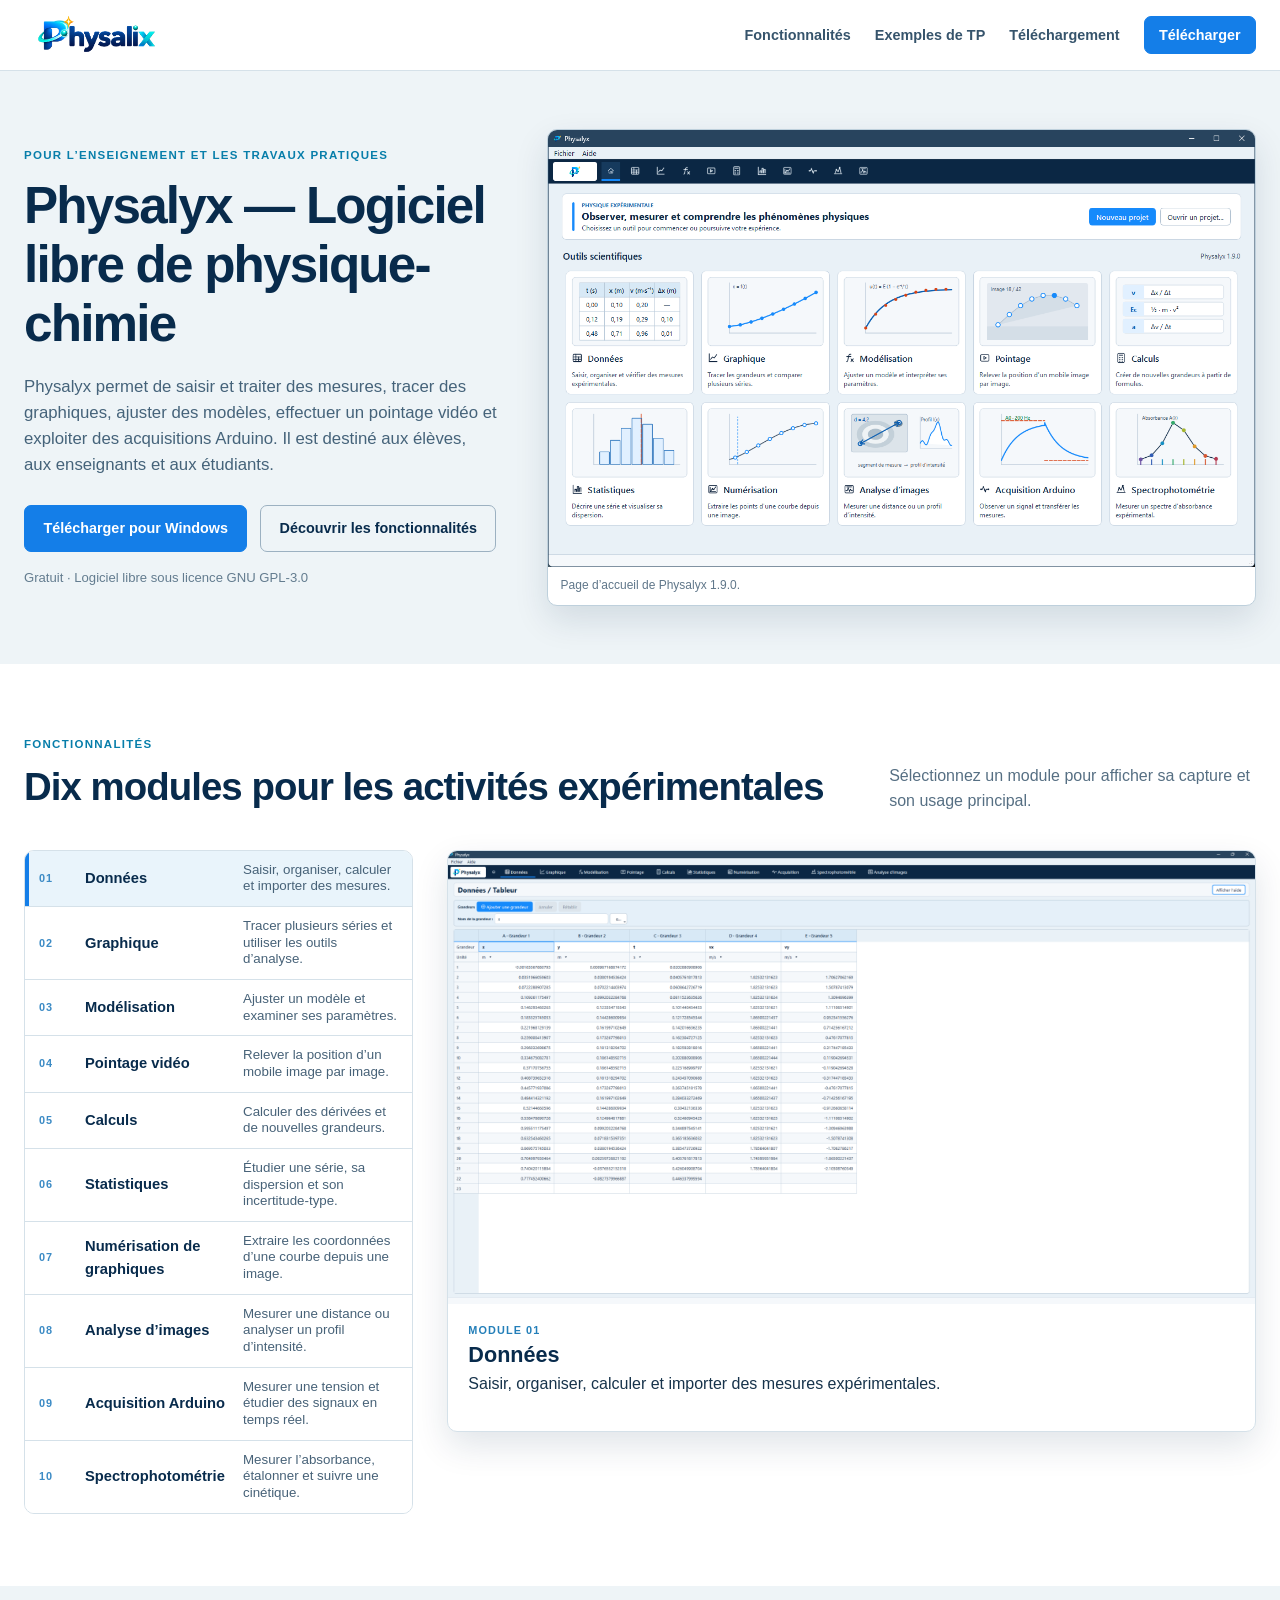
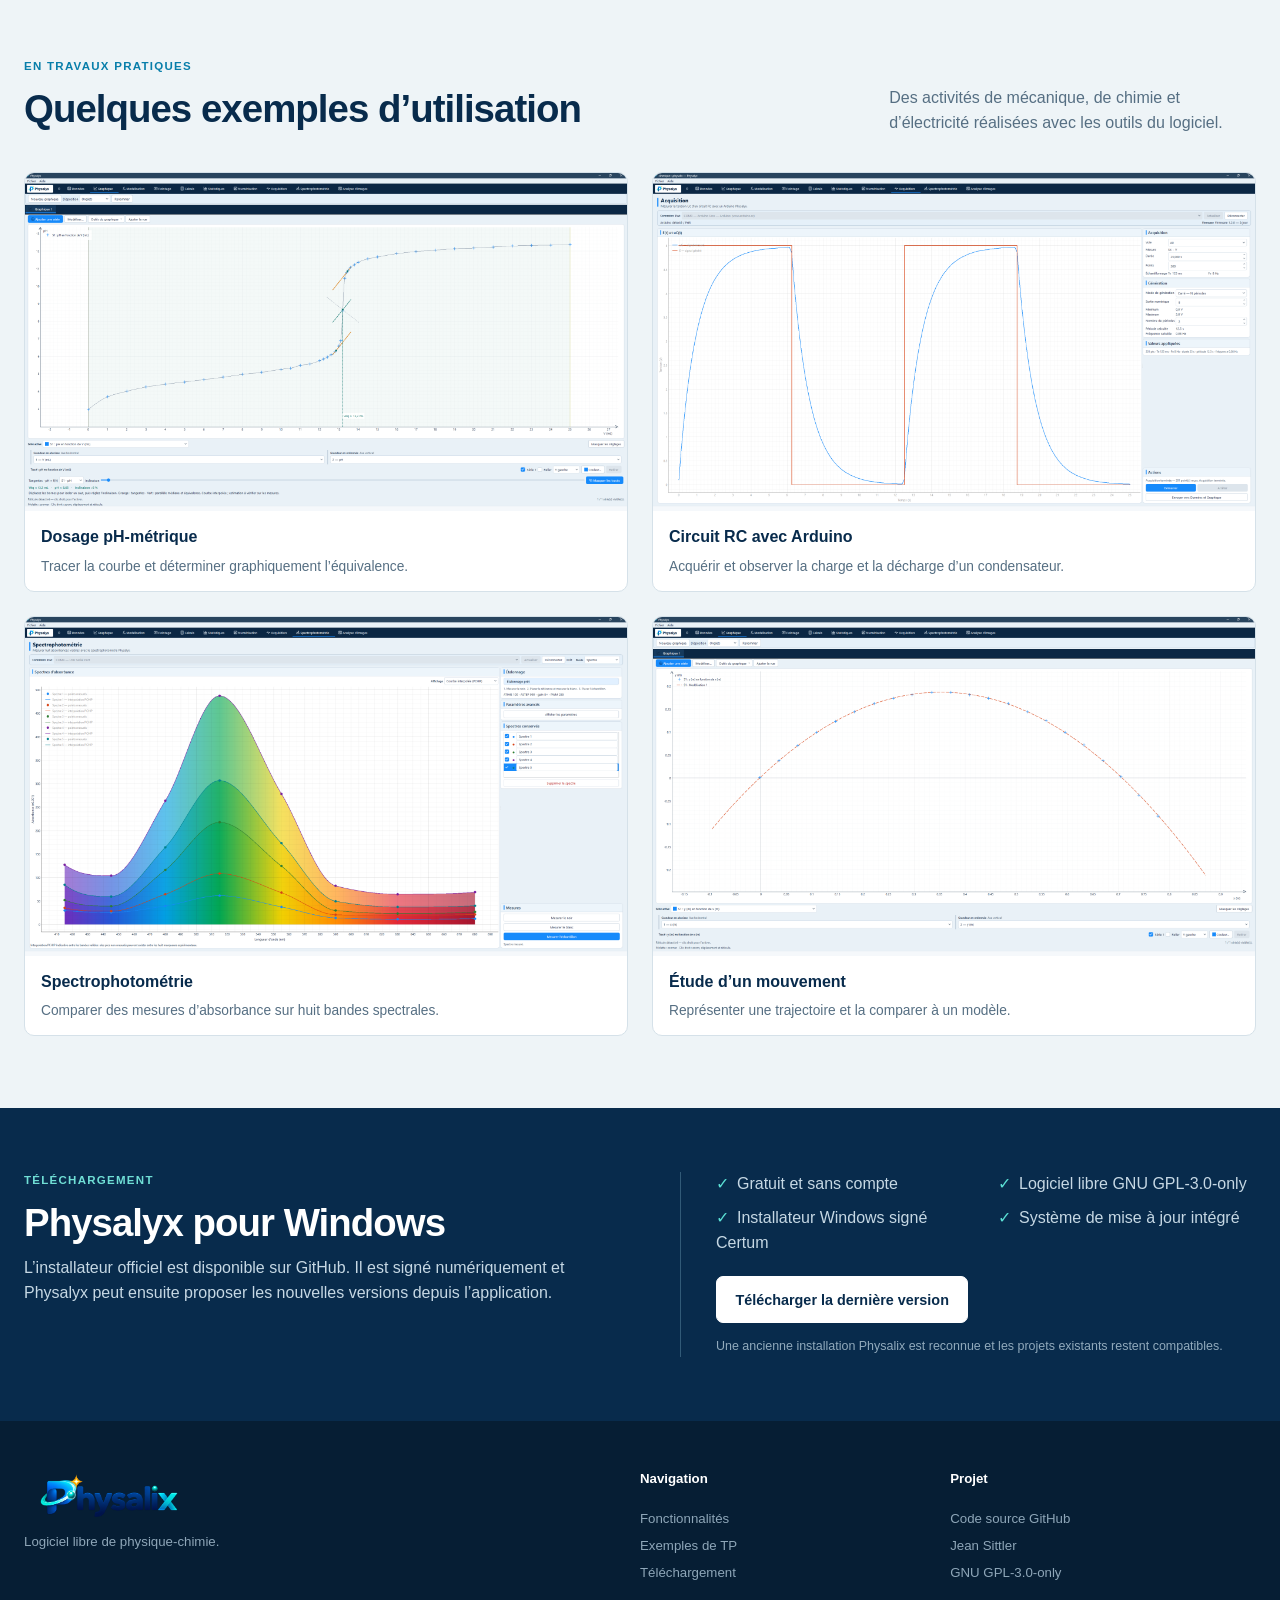
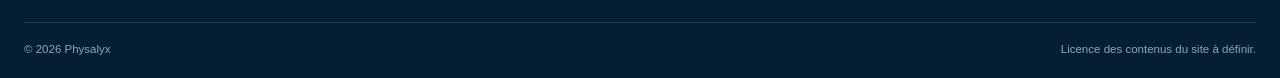
==== index.html @ 8674caaf "feat: initial Physalyx website" ====
<!doctype html>
<html lang="fr">
<head>
  <meta charset="utf-8">
  <meta name="viewport" content="width=device-width, initial-scale=1">
  <meta name="description" content="Physalyx est un logiciel libre de physique-chimie pour traiter des mesures, tracer des graphiques, modéliser et réaliser des acquisitions expérimentales.">
  <meta name="theme-color" content="#082b4c">
  <title>Physalyx — Logiciel libre de physique-chimie</title>
  <link rel="icon" href="assets/brand/physalyx-icon.ico" sizes="any">
  <link rel="icon" href="assets/brand/physalyx-icon.png" type="image/png">
  <link rel="stylesheet" href="assets/css/styles.css">
  <script src="assets/js/main.js?v=20261019-2" defer></script>
</head>
<body>
  <a class="skip-link" href="#contenu">Aller au contenu</a>
  <header class="site-header">
    <div class="shell header-inner">
      <a class="brand" href="#accueil" aria-label="Physalyx, accueil"><img src="assets/brand/physalyx-logo.png" width="2172" height="724" alt="Physalyx"></a>
      <button class="menu-toggle" type="button" aria-expanded="false" aria-controls="navigation-principale"><span class="sr-only">Ouvrir le menu</span><span></span><span></span><span></span></button>
      <nav id="navigation-principale" class="site-nav" aria-label="Navigation principale"><a href="#fonctionnalites">Fonctionnalités</a><a href="#exemples">Exemples de TP</a><a href="#telecharger">Téléchargement</a><a class="button button-small" href="https://github.com/jeansittler/Physalyx/releases/latest" target="_blank" rel="noopener noreferrer">Télécharger</a></nav>
    </div>
  </header>
  <main id="contenu">
    <section id="accueil" class="hero">
      <div class="shell hero-grid">
        <div class="hero-copy"><p class="overline">Pour l’enseignement et les travaux pratiques</p><h1>Physalyx — Logiciel libre de physique-chimie</h1><p class="hero-lead">Physalyx permet de saisir et traiter des mesures, tracer des graphiques, ajuster des modèles, effectuer un pointage vidéo et exploiter des acquisitions Arduino. Il est destiné aux élèves, aux enseignants et aux étudiants.</p><div class="hero-actions"><a class="button" href="https://github.com/jeansittler/Physalyx/releases/latest" target="_blank" rel="noopener noreferrer">Télécharger pour Windows</a><a class="button button-secondary" href="#fonctionnalites">Découvrir les fonctionnalités</a></div><p class="hero-note">Gratuit · Logiciel libre sous licence GNU GPL-3.0</p></div>
        <figure class="software-shot hero-shot"><button class="image-button" type="button" data-lightbox="assets/images/captures/accueil-fenetre.png" aria-label="Agrandir la capture de la page d’accueil de Physalyx"><img src="assets/images/captures/accueil-fenetre.png" width="1282" height="792" alt="Page d’accueil de Physalyx 1.9.0 présentant ses dix modules scientifiques"><span>Agrandir</span></button><figcaption>Page d’accueil de Physalyx 1.9.0.</figcaption></figure>
      </div>
    </section>
    <section id="fonctionnalites" class="section modules-section">
      <div class="wide-shell">
        <div class="section-heading"><div><p class="overline">Fonctionnalités</p><h2>Dix modules pour les activités expérimentales</h2></div><p>Sélectionnez un module pour afficher sa capture et son usage principal.</p></div>
        <div class="module-layout">
          <ol class="module-list" data-module-list>
            <li><button class="is-active" data-module="0" aria-pressed="true"><b>01</b><span>Données</span><small>Saisir, organiser, calculer et importer des mesures.</small></button></li>
            <li><button data-module="1" aria-pressed="false"><b>02</b><span>Graphique</span><small>Tracer plusieurs séries et utiliser les outils d’analyse.</small></button></li>
            <li><button data-module="2" aria-pressed="false"><b>03</b><span>Modélisation</span><small>Ajuster un modèle et examiner ses paramètres.</small></button></li>
            <li><button data-module="3" aria-pressed="false"><b>04</b><span>Pointage vidéo</span><small>Relever la position d’un mobile image par image.</small></button></li>
            <li><button data-module="4" aria-pressed="false"><b>05</b><span>Calculs</span><small>Calculer des dérivées et de nouvelles grandeurs.</small></button></li>
            <li><button data-module="5" aria-pressed="false"><b>06</b><span>Statistiques</span><small>Étudier une série, sa dispersion et son incertitude-type.</small></button></li>
            <li><button data-module="6" aria-pressed="false"><b>07</b><span>Numérisation de graphiques</span><small>Extraire les coordonnées d’une courbe depuis une image.</small></button></li>
            <li><button data-module="7" aria-pressed="false"><b>08</b><span>Analyse d’images</span><small>Mesurer une distance ou analyser un profil d’intensité.</small></button></li>
            <li><button data-module="8" aria-pressed="false"><b>09</b><span>Acquisition Arduino</span><small>Mesurer une tension et étudier des signaux en temps réel.</small></button></li>
            <li><button data-module="9" aria-pressed="false"><b>10</b><span>Spectrophotométrie</span><small>Mesurer l’absorbance, étalonner et suivre une cinétique.</small></button></li>
          </ol>
          <article class="module-preview" aria-live="polite"><button class="image-button" type="button" data-module-image-button data-lightbox="assets/images/captures/donnees-full.png" aria-label="Agrandir la capture du module Données"><img src="assets/images/captures/donnees-full.png" width="2048" height="1152" alt="Module Données de Physalyx avec un tableau de mesures" data-module-image><span>Agrandir</span></button><div class="module-caption"><p class="module-number">Module 01</p><h3>Données</h3><p data-module-description>Saisir, organiser, calculer et importer des mesures expérimentales.</p><p class="rights-note" data-module-note hidden></p></div></article>
        </div>
      </div>
    </section>
    <section id="exemples" class="section examples-section">
      <div class="shell"><div class="section-heading"><div><p class="overline">En travaux pratiques</p><h2>Quelques exemples d’utilisation</h2></div><p>Des activités de mécanique, de chimie et d’électricité réalisées avec les outils du logiciel.</p></div>
        <div class="examples-grid">
          <figure class="example-card"><button class="image-button" type="button" data-lightbox="assets/images/captures/titrage-ph-metrique.png" aria-label="Agrandir la capture du dosage pH-métrique"><img loading="lazy" src="assets/images/captures/titrage-ph-metrique.png" width="2048" height="1152" alt="Courbe de dosage pH-métrique et détermination du volume équivalent dans Physalyx"><span>Agrandir</span></button><figcaption><b>Dosage pH-métrique</b><span>Tracer la courbe et déterminer graphiquement l’équivalence.</span></figcaption></figure>
          <figure class="example-card"><button class="image-button" type="button" data-lightbox="assets/images/captures/acquisition-carre.png" aria-label="Agrandir la capture de l’acquisition Arduino"><img loading="lazy" src="assets/images/captures/acquisition-carre.png" width="2048" height="1152" alt="Acquisition Arduino d’un signal carré et charge-décharge d’un circuit RC"><span>Agrandir</span></button><figcaption><b>Circuit RC avec Arduino</b><span>Acquérir et observer la charge et la décharge d’un condensateur.</span></figcaption></figure>
          <figure class="example-card"><button class="image-button" type="button" data-lightbox="assets/images/captures/spectro-1-full.png" aria-label="Agrandir la capture de spectrophotométrie"><img loading="lazy" src="assets/images/captures/spectro-1-full.png" width="2048" height="1152" alt="Spectres d’absorbance mesurés avec le module Spectrophotométrie de Physalyx"><span>Agrandir</span></button><figcaption><b>Spectrophotométrie</b><span>Comparer des mesures d’absorbance sur huit bandes spectrales.</span></figcaption></figure>
          <figure class="example-card"><button class="image-button" type="button" data-lightbox="assets/images/captures/graphique-full.png" aria-label="Agrandir la capture de l’étude d’un mouvement"><img loading="lazy" src="assets/images/captures/graphique-full.png" width="2048" height="1152" alt="Trajectoire parabolique et modélisation dans le module Graphique de Physalyx"><span>Agrandir</span></button><figcaption><b>Étude d’un mouvement</b><span>Représenter une trajectoire et la comparer à un modèle.</span></figcaption></figure>
        </div>
      </div>
    </section>
    <section id="telecharger" class="download-section"><div class="shell download-grid"><div><p class="overline light">Téléchargement</p><h2>Physalyx pour Windows</h2><p>L’installateur officiel est disponible sur GitHub. Il est signé numériquement et Physalyx peut ensuite proposer les nouvelles versions depuis l’application.</p></div><div class="download-details"><ul><li>Gratuit et sans compte</li><li>Logiciel libre GNU GPL-3.0-only</li><li>Installateur Windows signé Certum</li><li>Système de mise à jour intégré</li></ul><a class="button button-light" href="https://github.com/jeansittler/Physalyx/releases/latest" target="_blank" rel="noopener noreferrer">Télécharger la dernière version</a><p>Une ancienne installation Physalix est reconnue et les projets existants restent compatibles.</p></div></div></section>
  </main>
  <footer class="site-footer"><div class="shell footer-grid"><div><a class="brand footer-brand" href="#accueil"><img src="assets/brand/physalyx-logo.png" width="2172" height="724" alt="Physalyx"></a><p>Logiciel libre de physique-chimie.</p></div><div><p class="footer-label">Navigation</p><a href="#fonctionnalites">Fonctionnalités</a><a href="#exemples">Exemples de TP</a><a href="#telecharger">Téléchargement</a></div><div><p class="footer-label">Projet</p><a href="https://github.com/jeansittler/Physalyx" target="_blank" rel="noopener noreferrer">Code source GitHub</a><span>Jean Sittler</span><span>GNU GPL-3.0-only</span></div></div><div class="shell footer-bottom"><span>© 2026 Physalyx</span><span>Licence des contenus du site à définir.</span></div></footer>
  <dialog class="lightbox" data-lightbox-dialog aria-label="Aperçu agrandi"><button type="button" class="lightbox-close" data-lightbox-close aria-label="Fermer l’aperçu">Fermer ×</button><img alt="Capture de Physalyx agrandie"><p></p></dialog>
</body>
</html>
---- assets/css/styles.css ----
:root{--navy:#082b4c;--navy-2:#0c385d;--blue:#147ee8;--cyan:#18bfb3;--ink:#17334b;--muted:#566f83;--paper:#f5f8fa;--line:#d5e1e9;--white:#fff;--shell:min(1240px,calc(100% - 48px));--wide:min(1500px,calc(100% - 48px));--radius:10px;--shadow:0 14px 34px rgba(8,43,76,.12)}
*{box-sizing:border-box}html{scroll-behavior:smooth;scroll-padding-top:78px}body{margin:0;background:var(--paper);color:var(--ink);font-family:Inter,ui-sans-serif,-apple-system,BlinkMacSystemFont,"Segoe UI",sans-serif;line-height:1.55;-webkit-font-smoothing:antialiased}img{display:block;max-width:100%}a{color:inherit;text-decoration:none}button{font:inherit}.shell{width:var(--shell);margin-inline:auto}.wide-shell{width:var(--wide);margin-inline:auto}.sr-only{position:absolute;width:1px;height:1px;padding:0;margin:-1px;overflow:hidden;clip:rect(0,0,0,0);white-space:nowrap;border:0}.skip-link{position:fixed;z-index:100;left:1rem;top:-5rem;background:#fff;padding:.75rem 1rem;border-radius:.4rem}.skip-link:focus{top:1rem}a:focus-visible,button:focus-visible{outline:3px solid #eebd35;outline-offset:3px}
.site-header{position:sticky;z-index:20;top:0;background:rgba(255,255,255,.96);border-bottom:1px solid var(--line)}.header-inner{height:70px;display:flex;align-items:center;justify-content:space-between}.brand{display:inline-flex;align-items:center}.brand img{width:145px;height:auto}.site-nav{display:flex;align-items:center;gap:1.5rem;color:#36546c;font-size:.9rem;font-weight:650}.site-nav>a:not(.button):hover{color:var(--blue)}.menu-toggle{display:none;border:0;background:none;padding:.5rem}.menu-toggle span:not(.sr-only){display:block;width:24px;height:2px;margin:5px;background:var(--navy)}
.button{display:inline-flex;align-items:center;justify-content:center;min-height:46px;padding:.7rem 1.15rem;border:1px solid var(--blue);border-radius:7px;background:var(--blue);color:#fff;font-size:.9rem;font-weight:750;transition:background .15s ease}.button:hover{background:#096fd1}.button-small{min-height:38px;padding:.45rem .9rem}.button-secondary{background:transparent;color:var(--navy);border-color:#9cb1c1}.button-secondary:hover{background:#e9f1f5}.overline{margin:0 0 .7rem;color:#087eaa;font-size:.72rem;font-weight:800;letter-spacing:.11em;text-transform:uppercase}.overline.light{color:#70dfd6}h1,h2,h3,p{margin-top:0}h1,h2,h3{color:var(--navy);line-height:1.16}h1{max-width:720px;margin-bottom:1.25rem;font-size:clamp(2.15rem,4vw,3.65rem);letter-spacing:-.035em}h2{margin-bottom:.65rem;font-size:clamp(1.8rem,3vw,2.65rem);letter-spacing:-.025em}h3{font-size:1.35rem}
.hero{padding:58px 0;background:#eef4f7}.hero-grid{display:grid;grid-template-columns:minmax(380px,.8fr) minmax(520px,1.2fr);gap:50px;align-items:center}.hero-lead{max-width:690px;color:#45637a;font-size:1.05rem}.hero-actions{display:flex;flex-wrap:wrap;gap:.8rem;margin:1.7rem 0 1rem}.hero-note{margin:0;color:#637c8f;font-size:.82rem}.software-shot{margin:0;background:#fff;border:1px solid #bed0dc;border-radius:var(--radius);box-shadow:var(--shadow);overflow:hidden}.software-shot figcaption{padding:.6rem .8rem;color:#60778a;font-size:.75rem}.image-button{position:relative;display:block;width:100%;padding:0;border:0;background:#e5eef3;cursor:zoom-in;overflow:hidden}.image-button img{width:100%;height:auto}.image-button>span{position:absolute;right:.65rem;bottom:.65rem;padding:.3rem .55rem;border-radius:4px;background:rgba(8,43,76,.9);color:#fff;font-size:.7rem;opacity:0;transition:opacity .15s ease}.image-button:hover>span,.image-button:focus-visible>span{opacity:1}
.section{padding:72px 0}.section-heading{display:grid;grid-template-columns:1fr minmax(260px,.45fr);gap:50px;align-items:end;margin-bottom:30px}.section-heading>p{margin-bottom:.35rem;color:var(--muted)}.modules-section{background:#fff}.module-layout{display:grid;grid-template-columns:minmax(360px,.65fr) minmax(600px,1.35fr);gap:34px;align-items:start}.module-list{list-style:none;margin:0;padding:0;border:1px solid var(--line);border-radius:var(--radius);overflow:hidden}.module-list li+li{border-top:1px solid var(--line)}.module-list button{width:100%;display:grid;grid-template-columns:38px minmax(150px,.65fr) 1fr;gap:8px;align-items:center;padding:11px 14px;border:0;background:#fff;color:#476278;text-align:left;cursor:pointer}.module-list button:hover{background:#f2f7fa}.module-list button.is-active{background:#e9f4fb;box-shadow:inset 4px 0 var(--blue)}.module-list b{color:#3c8bc5;font-size:.68rem;letter-spacing:.09em}.module-list span{color:var(--navy);font-size:.92rem;font-weight:750}.module-list small{line-height:1.25}.module-preview{position:sticky;top:92px;background:#fff;border:1px solid var(--line);border-radius:var(--radius);box-shadow:var(--shadow);overflow:hidden}.module-preview .image-button{aspect-ratio:16/9}.module-preview img{height:100%;object-fit:contain;background:#e7f0f5}.module-caption{padding:18px 20px}.module-number{margin:0;color:#247fb9;font-size:.68rem;font-weight:800;text-transform:uppercase;letter-spacing:.1em}.module-caption h3{margin:.15rem 0 .35rem}.module-caption>p:last-of-type:not(.rights-note){margin-bottom:0;color:var(--muted)}.rights-note{margin:.9rem 0 0;padding:.65rem .8rem;border-left:3px solid #d49519;background:#fff8e8;color:#735614;font-size:.76rem}
.examples-section{background:#eef4f7}.examples-grid{display:grid;grid-template-columns:repeat(2,1fr);gap:24px}.example-card{margin:0;background:#fff;border:1px solid var(--line);border-radius:var(--radius);overflow:hidden}.example-card .image-button{aspect-ratio:16/9}.example-card img{height:100%;object-fit:cover}.example-card figcaption{display:flex;gap:.35rem;flex-direction:column;padding:14px 16px}.example-card figcaption b{color:var(--navy)}.example-card figcaption span{color:var(--muted);font-size:.86rem}
.download-section{padding:64px 0;background:var(--navy);color:#c6d8e4}.download-grid{display:grid;grid-template-columns:1fr 1fr;gap:80px}.download-grid h2{color:#fff}.download-grid>div>p{max-width:600px}.download-details{padding-left:35px;border-left:1px solid #315a77}.download-details ul{display:grid;grid-template-columns:1fr 1fr;gap:.55rem 1.5rem;list-style:none;padding:0;margin:0 0 1.3rem}.download-details li:before{content:"✓";color:#5be0d5;margin-right:.5rem}.button-light{background:#fff;border-color:#fff;color:var(--navy)}.button-light:hover{background:#e9f4f5}.download-details>p{margin:.9rem 0 0;color:#91aabc;font-size:.78rem}
.site-footer{padding:48px 0 20px;background:#061e34;color:#8ea6b8;font-size:.83rem}.footer-grid{display:grid;grid-template-columns:1fr .45fr .55fr;gap:60px}.footer-grid>div{display:flex;flex-direction:column;align-items:flex-start;gap:.4rem}.footer-brand img{width:170px}.footer-label{color:#fff;font-weight:750}.footer-grid a:hover{color:#fff}.footer-bottom{display:flex;justify-content:space-between;margin-top:38px;padding-top:18px;border-top:1px solid #173b56;font-size:.72rem}
.lightbox{width:min(96vw,1500px);max-width:none;padding:42px 12px 12px;border:0;border-radius:8px;background:#102b43;box-shadow:0 25px 70px rgba(0,0,0,.45)}.lightbox::backdrop{background:rgba(2,13,24,.84)}.lightbox img{width:100%;max-height:82vh;object-fit:contain}.lightbox p{margin:.55rem 0 0;color:#d2e0e9;text-align:center;font-size:.8rem}.lightbox-close{position:absolute;right:12px;top:8px;border:0;background:transparent;color:#fff;cursor:pointer}
@media(max-width:1050px){.site-nav{position:absolute;display:none;top:70px;left:0;right:0;flex-direction:column;align-items:stretch;gap:0;padding:1rem 24px 1.3rem;background:#fff;border-bottom:1px solid var(--line);box-shadow:0 18px 30px rgba(8,43,76,.12)}.site-nav.is-open{display:flex}.site-nav a{padding:.7rem}.menu-toggle{display:block}.hero-grid{grid-template-columns:1fr}.hero-copy{max-width:820px}.hero-shot{max-width:900px}.module-layout{grid-template-columns:1fr}.module-preview{position:static}.module-list button{grid-template-columns:38px minmax(180px,.55fr) 1fr}}
@media(max-width:700px){:root{--shell:calc(100% - 30px);--wide:calc(100% - 30px)}html{scroll-padding-top:68px}.header-inner{height:64px}.site-nav{top:64px}.brand img{width:132px}.hero{padding:38px 0}.hero-grid{gap:28px}.hero-actions{align-items:stretch;flex-direction:column}.hero-actions .button{width:100%}.section{padding:52px 0}.section-heading{grid-template-columns:1fr;gap:6px}.module-list button{grid-template-columns:32px 1fr;padding:11px 10px}.module-list small{display:none}.module-caption{padding:14px 16px}.examples-grid{grid-template-columns:1fr;gap:18px}.download-grid{grid-template-columns:1fr;gap:25px}.download-details{padding:24px 0 0;border-left:0;border-top:1px solid #315a77}.download-details ul{grid-template-columns:1fr}.footer-grid{grid-template-columns:1fr 1fr}.footer-grid>div:first-child{grid-column:1/-1}.footer-bottom{flex-direction:column;gap:.3rem}.image-button>span{opacity:1}.lightbox{width:100vw;margin:0;padding:42px 4px 4px;border-radius:0}}
.example-card img{object-fit:contain;background:#e7f0f5}
@media(prefers-reduced-motion:reduce){html{scroll-behavior:auto}*,*:before,*:after{transition-duration:.01ms!important}}
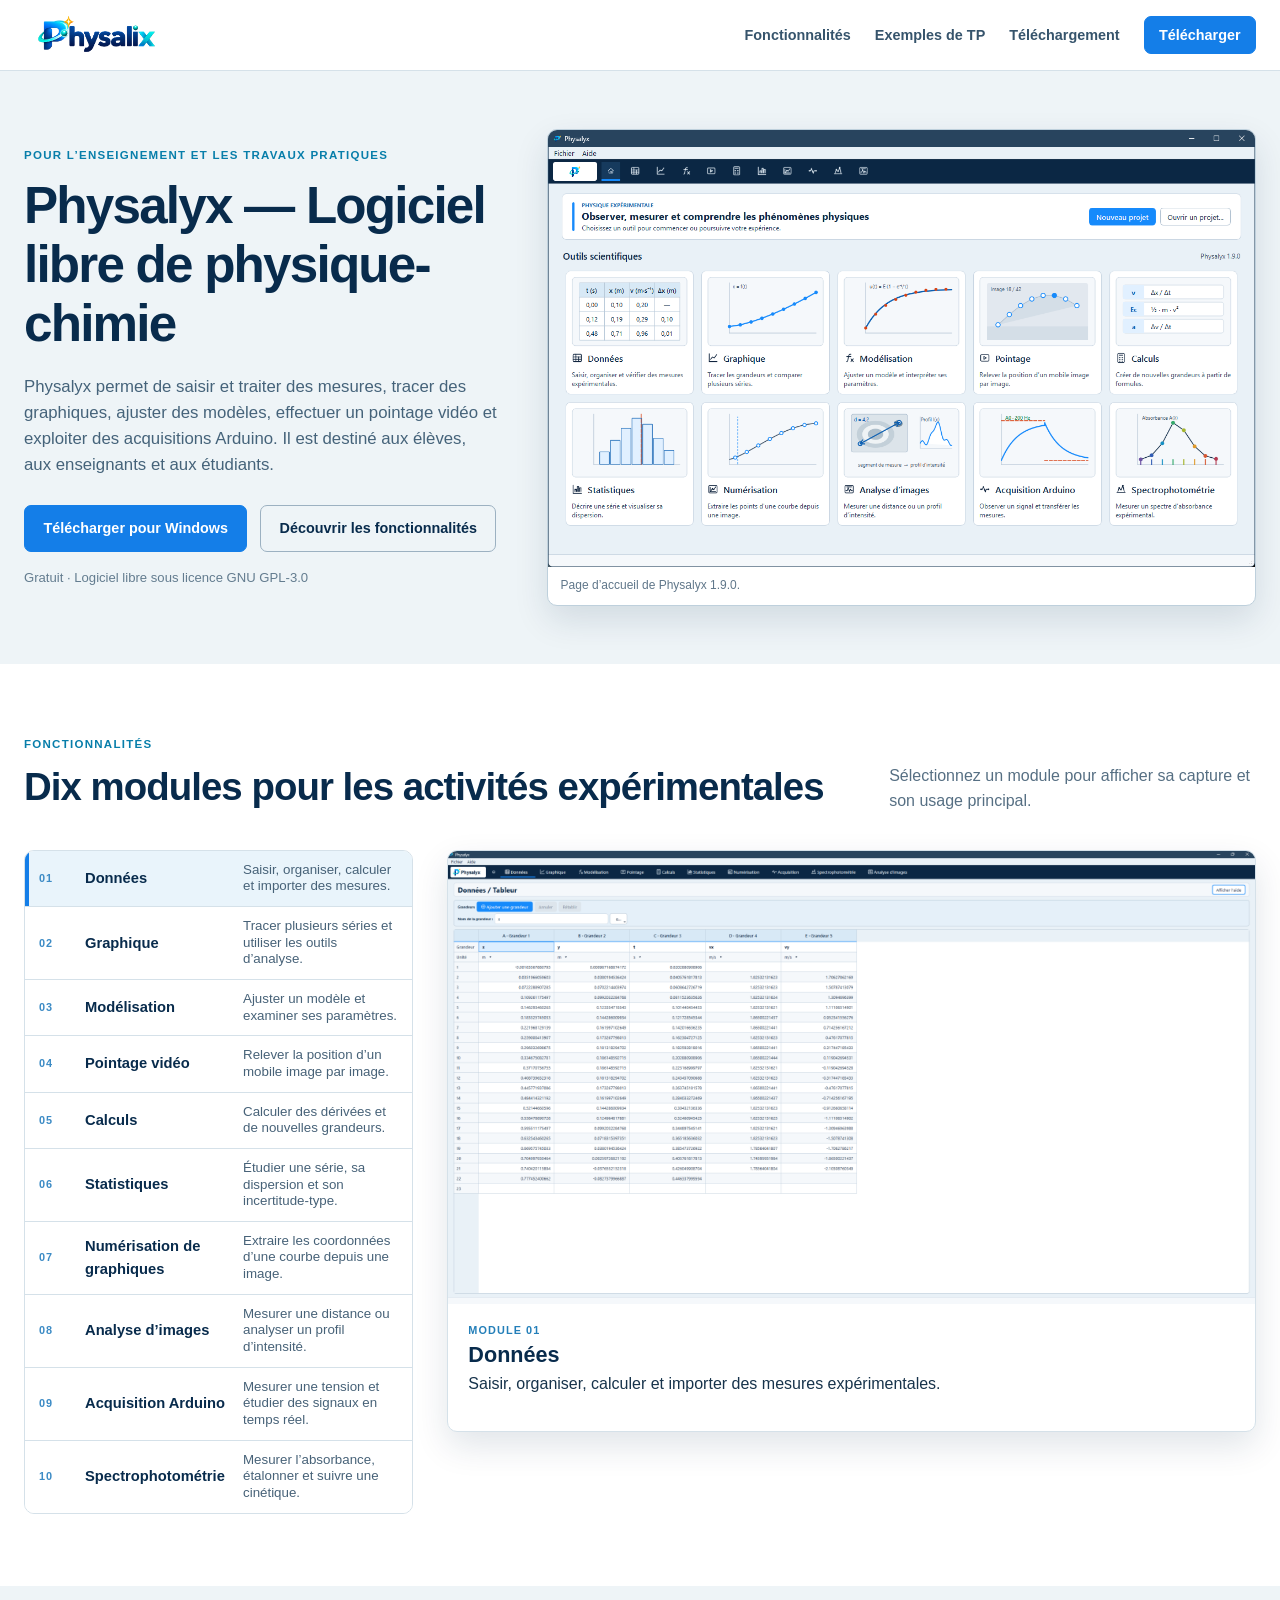
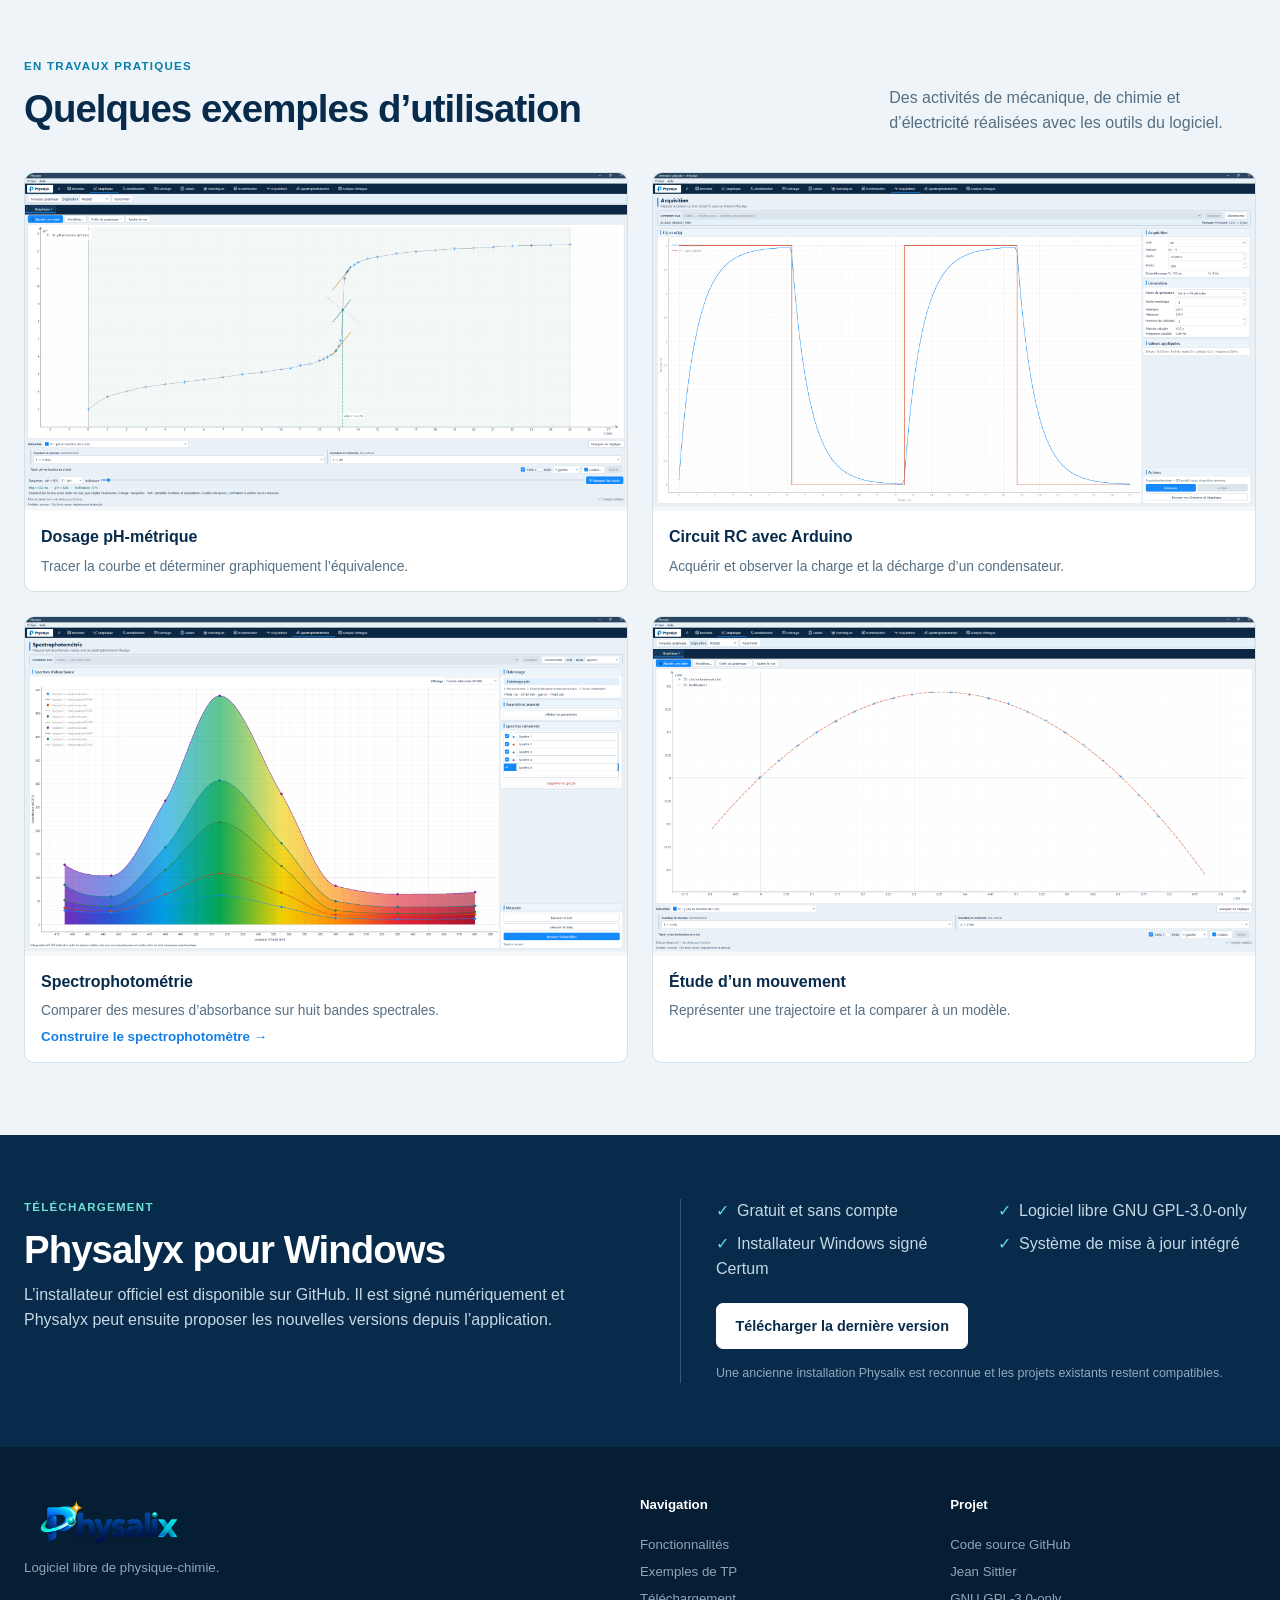
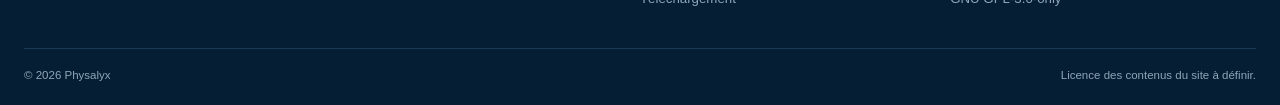
==== commit e7be8d5f: "feat: add Physalyx spectrophotometer build guide" ====
--- a/index.html
+++ b/index.html
@@ -52,7 +52,7 @@
         <div class="examples-grid">
           <figure class="example-card"><button class="image-button" type="button" data-lightbox="assets/images/captures/titrage-ph-metrique.png" aria-label="Agrandir la capture du dosage pH-métrique"><img loading="lazy" src="assets/images/captures/titrage-ph-metrique.png" width="2048" height="1152" alt="Courbe de dosage pH-métrique et détermination du volume équivalent dans Physalyx"><span>Agrandir</span></button><figcaption><b>Dosage pH-métrique</b><span>Tracer la courbe et déterminer graphiquement l’équivalence.</span></figcaption></figure>
           <figure class="example-card"><button class="image-button" type="button" data-lightbox="assets/images/captures/acquisition-carre.png" aria-label="Agrandir la capture de l’acquisition Arduino"><img loading="lazy" src="assets/images/captures/acquisition-carre.png" width="2048" height="1152" alt="Acquisition Arduino d’un signal carré et charge-décharge d’un circuit RC"><span>Agrandir</span></button><figcaption><b>Circuit RC avec Arduino</b><span>Acquérir et observer la charge et la décharge d’un condensateur.</span></figcaption></figure>
-          <figure class="example-card"><button class="image-button" type="button" data-lightbox="assets/images/captures/spectro-1-full.png" aria-label="Agrandir la capture de spectrophotométrie"><img loading="lazy" src="assets/images/captures/spectro-1-full.png" width="2048" height="1152" alt="Spectres d’absorbance mesurés avec le module Spectrophotométrie de Physalyx"><span>Agrandir</span></button><figcaption><b>Spectrophotométrie</b><span>Comparer des mesures d’absorbance sur huit bandes spectrales.</span></figcaption></figure>
+          <figure class="example-card"><button class="image-button" type="button" data-lightbox="assets/images/captures/spectro-1-full.png" aria-label="Agrandir la capture de spectrophotométrie"><img loading="lazy" src="assets/images/captures/spectro-1-full.png" width="2048" height="1152" alt="Spectres d’absorbance mesurés avec le module Spectrophotométrie de Physalyx"><span>Agrandir</span></button><figcaption><b>Spectrophotométrie</b><span>Comparer des mesures d’absorbance sur huit bandes spectrales.</span><a class="inline-link" href="spectrophotometre.html">Construire le spectrophotomètre →</a></figcaption></figure>
           <figure class="example-card"><button class="image-button" type="button" data-lightbox="assets/images/captures/graphique-full.png" aria-label="Agrandir la capture de l’étude d’un mouvement"><img loading="lazy" src="assets/images/captures/graphique-full.png" width="2048" height="1152" alt="Trajectoire parabolique et modélisation dans le module Graphique de Physalyx"><span>Agrandir</span></button><figcaption><b>Étude d’un mouvement</b><span>Représenter une trajectoire et la comparer à un modèle.</span></figcaption></figure>
         </div>
       </div>
--- a/assets/css/styles.css
+++ b/assets/css/styles.css
@@ -11,4 +11,14 @@
 @media(max-width:1050px){.site-nav{position:absolute;display:none;top:70px;left:0;right:0;flex-direction:column;align-items:stretch;gap:0;padding:1rem 24px 1.3rem;background:#fff;border-bottom:1px solid var(--line);box-shadow:0 18px 30px rgba(8,43,76,.12)}.site-nav.is-open{display:flex}.site-nav a{padding:.7rem}.menu-toggle{display:block}.hero-grid{grid-template-columns:1fr}.hero-copy{max-width:820px}.hero-shot{max-width:900px}.module-layout{grid-template-columns:1fr}.module-preview{position:static}.module-list button{grid-template-columns:38px minmax(180px,.55fr) 1fr}}
 @media(max-width:700px){:root{--shell:calc(100% - 30px);--wide:calc(100% - 30px)}html{scroll-padding-top:68px}.header-inner{height:64px}.site-nav{top:64px}.brand img{width:132px}.hero{padding:38px 0}.hero-grid{gap:28px}.hero-actions{align-items:stretch;flex-direction:column}.hero-actions .button{width:100%}.section{padding:52px 0}.section-heading{grid-template-columns:1fr;gap:6px}.module-list button{grid-template-columns:32px 1fr;padding:11px 10px}.module-list small{display:none}.module-caption{padding:14px 16px}.examples-grid{grid-template-columns:1fr;gap:18px}.download-grid{grid-template-columns:1fr;gap:25px}.download-details{padding:24px 0 0;border-left:0;border-top:1px solid #315a77}.download-details ul{grid-template-columns:1fr}.footer-grid{grid-template-columns:1fr 1fr}.footer-grid>div:first-child{grid-column:1/-1}.footer-bottom{flex-direction:column;gap:.3rem}.image-button>span{opacity:1}.lightbox{width:100vw;margin:0;padding:42px 4px 4px;border-radius:0}}
 .example-card img{object-fit:contain;background:#e7f0f5}
+.inline-link{color:var(--blue);font-size:.84rem;font-weight:750}.inline-link:hover{text-decoration:underline}
+
+/* Documentation du spectrophotomètre */
+.doc-hero{padding:52px 0;background:#eef4f7}.doc-hero-grid{display:grid;grid-template-columns:minmax(0,1fr) minmax(320px,.65fr);gap:48px;align-items:center}.doc-hero h1{max-width:850px}.doc-hero .hero-lead{font-size:1.1rem}.doc-photo{margin:0;background:#fff;border:1px solid var(--line);border-radius:var(--radius);box-shadow:var(--shadow);overflow:hidden}.doc-photo figcaption{padding:.7rem .9rem;color:var(--muted);font-size:.78rem}.doc-photo .image-button img{width:100%;max-height:680px;object-fit:contain;background:#e7f0f5}.doc-layout{display:grid;grid-template-columns:250px minmax(0,850px);gap:56px;align-items:start;padding:58px 0 76px}.doc-toc{position:sticky;top:94px;padding:20px;border:1px solid var(--line);border-radius:var(--radius);background:#fff}.doc-toc p{margin-bottom:.7rem;color:var(--navy);font-size:.78rem;font-weight:800;letter-spacing:.08em;text-transform:uppercase}.doc-toc ol{margin:0;padding-left:1.25rem;color:var(--muted);font-size:.84rem}.doc-toc li+li{margin-top:.42rem}.doc-toc a:hover{color:var(--blue)}.doc-content>section{scroll-margin-top:90px;padding-bottom:54px}.doc-content>section+section{padding-top:4px;border-top:1px solid var(--line)}.doc-content h2{padding-top:46px;font-size:clamp(1.65rem,2.5vw,2.25rem)}.doc-content h3{margin-top:1.8rem}.doc-content p,.doc-content li{max-width:78ch}.doc-content ol,.doc-content ul{padding-left:1.35rem}.doc-content li+li{margin-top:.5rem}.process-flow{display:flex;flex-wrap:wrap;gap:.45rem;align-items:center;margin:1.4rem 0;padding:18px;border:1px solid #bcd7e7;border-radius:var(--radius);background:#f0f8fc}.process-flow span{padding:.45rem .65rem;border-radius:5px;background:#fff;color:var(--navy);font-size:.84rem;font-weight:700}.process-flow b{color:var(--blue)}.table-wrap{margin:1.25rem 0;overflow-x:auto;border:1px solid var(--line);border-radius:var(--radius);background:#fff}.doc-table{width:100%;border-collapse:collapse;font-size:.88rem}.doc-table th,.doc-table td{padding:.75rem .85rem;border-bottom:1px solid var(--line);text-align:left;vertical-align:top}.doc-table th{background:#eaf3f8;color:var(--navy)}.doc-table tr:last-child td{border-bottom:0}.doc-table a{color:var(--blue);text-decoration:underline}.notice{margin:1.25rem 0;padding:1rem 1.1rem;border-left:4px solid #d49519;border-radius:0 7px 7px 0;background:#fff8e8;color:#624d1d}.notice.info{border-left-color:var(--blue);background:#edf7ff;color:#244c6a}.wiring-diagram{display:grid;grid-template-columns:1fr auto 1fr auto 1fr;gap:.65rem;align-items:center;margin:1.3rem 0;padding:20px;border:1px solid var(--line);border-radius:var(--radius);background:#fff;text-align:center}.wiring-node{padding:1rem .65rem;border:2px solid #96b6ca;border-radius:8px;color:var(--navy);font-weight:750}.wire-arrow{color:var(--blue);font-size:1.3rem;font-weight:900}.photo-grid{display:grid;grid-template-columns:1fr 1fr;gap:20px;margin:1.35rem 0}.photo-grid .doc-photo:first-child{grid-column:1/-1}.photo-grid .doc-photo .image-button img{height:430px}.assembly-photo{margin:1.4rem 0}.download-cards{display:grid;grid-template-columns:repeat(3,1fr);gap:14px;margin:1.3rem 0}.download-card{display:flex;min-height:130px;flex-direction:column;justify-content:space-between;padding:18px;border:1px solid var(--line);border-radius:var(--radius);background:#fff}.download-card b{color:var(--navy)}.download-card a{margin-top:1rem;color:var(--blue);font-weight:750}.settings-grid{display:grid;grid-template-columns:repeat(4,1fr);gap:12px;margin:1.3rem 0}.setting{padding:16px;border:1px solid var(--line);border-radius:8px;background:#fff}.setting b{display:block;color:var(--navy);font-size:1.25rem}.bands{display:flex;flex-wrap:wrap;gap:.55rem;margin:1rem 0}.bands span{padding:.48rem .7rem;border:1px solid #a9c9dc;border-radius:999px;background:#fff;color:var(--navy);font-weight:700}.back-home{display:inline-block;margin-bottom:1.1rem;color:var(--blue);font-size:.88rem;font-weight:750}
+@media(max-width:950px){.doc-hero-grid{grid-template-columns:1fr}.doc-hero .doc-photo{max-width:650px}.doc-layout{grid-template-columns:1fr}.doc-toc{position:static}.download-cards{grid-template-columns:1fr}.settings-grid{grid-template-columns:1fr 1fr}}
+@media(max-width:650px){.doc-hero{padding:34px 0}.doc-layout{padding-top:34px}.photo-grid{grid-template-columns:1fr}.photo-grid .doc-photo:first-child{grid-column:auto}.photo-grid .doc-photo .image-button img{height:auto}.wiring-diagram{grid-template-columns:1fr}.wire-arrow{transform:rotate(90deg)}.settings-grid{grid-template-columns:1fr}.doc-table{font-size:.8rem}.doc-table th,.doc-table td{padding:.65rem}.process-flow b{transform:rotate(90deg)}}
+/* Finition de la documentation */
+.doc-hero{padding:44px 0}.doc-hero-grid{grid-template-columns:minmax(0,1fr) minmax(320px,.62fr);gap:44px}.doc-hero-photo .image-button{aspect-ratio:1}.doc-hero-photo .image-button img{height:100%;object-fit:contain}.doc-layout{grid-template-columns:235px minmax(0,850px);gap:50px;padding:48px 0 64px}.doc-toc{padding:18px}.doc-content>section{padding-bottom:40px}.doc-content h2{padding-top:34px}.doc-content h3{margin:1.55rem 0 .65rem}.steps{padding:1rem 1rem 1rem 2.5rem;border:1px solid var(--line);border-radius:var(--radius);background:#fff}.doc-table th,.doc-table td{padding:.68rem .8rem}.doc-table tr:nth-child(even) td{background:#f9fbfc}.photo-grid{grid-template-columns:repeat(3,1fr);gap:16px}.photo-grid .doc-photo:first-child{grid-column:auto}.photo-grid .doc-photo .image-button{aspect-ratio:4/5}.photo-grid .doc-photo .image-button img{height:100%;object-fit:cover}.assembly-photo{max-width:650px;margin:1.2rem auto}.assembly-photo .image-button{aspect-ratio:4/3}.assembly-photo .image-button img{height:100%;object-fit:contain}.download-card{min-height:150px;padding:18px;border-top:4px solid var(--blue)}.download-card span{margin-top:.3rem;color:var(--muted);font-size:.8rem}.download-card a{margin-top:auto;padding-top:1rem}.file-note{color:var(--muted);font-size:.86rem}
+@media(max-width:950px){.doc-hero-grid{grid-template-columns:1fr}.doc-hero .doc-photo{max-width:560px}.doc-layout{grid-template-columns:1fr}.photo-grid{grid-template-columns:1fr 1fr}}
+@media(max-width:650px){.doc-hero{padding:32px 0}.doc-layout{padding-top:30px}.doc-content>section{padding-bottom:32px}.doc-content h2{padding-top:28px}.photo-grid{grid-template-columns:1fr}.photo-grid .doc-photo .image-button{aspect-ratio:4/3}}
 @media(prefers-reduced-motion:reduce){html{scroll-behavior:auto}*,*:before,*:after{transition-duration:.01ms!important}}
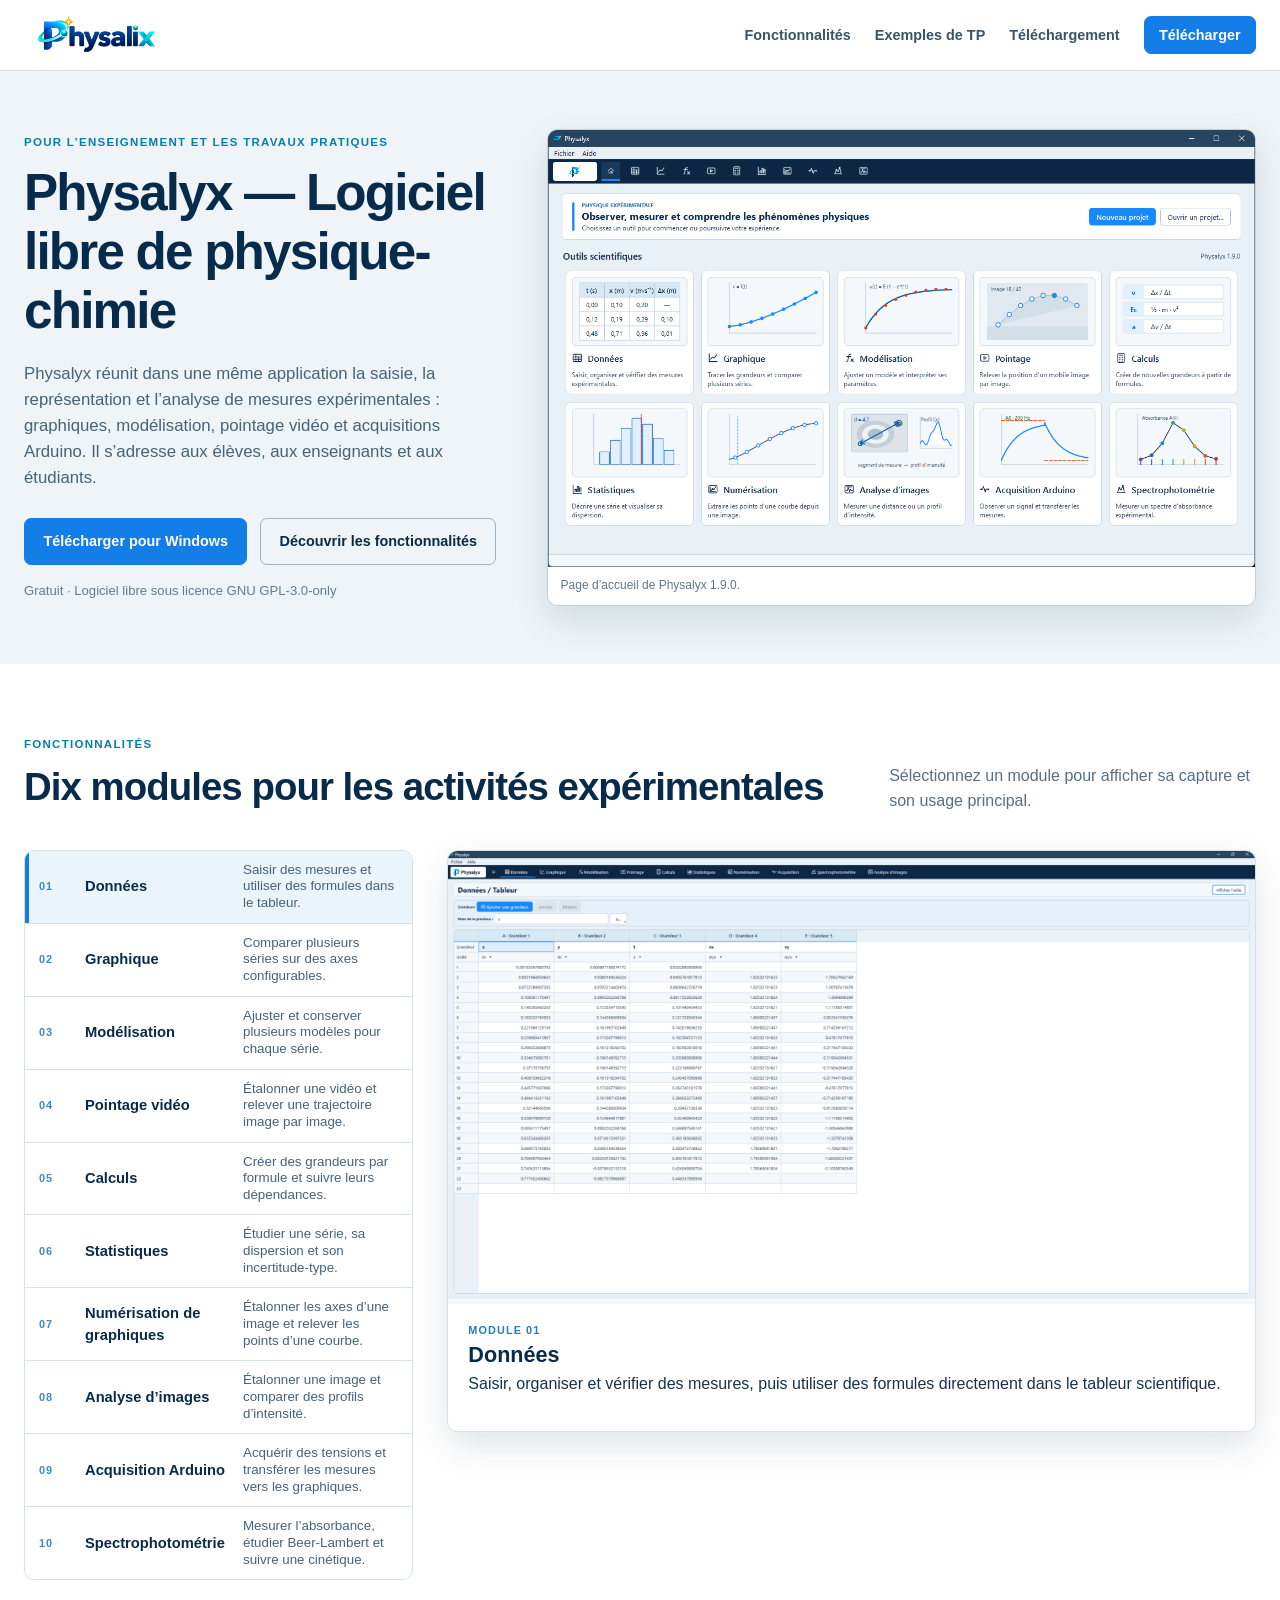
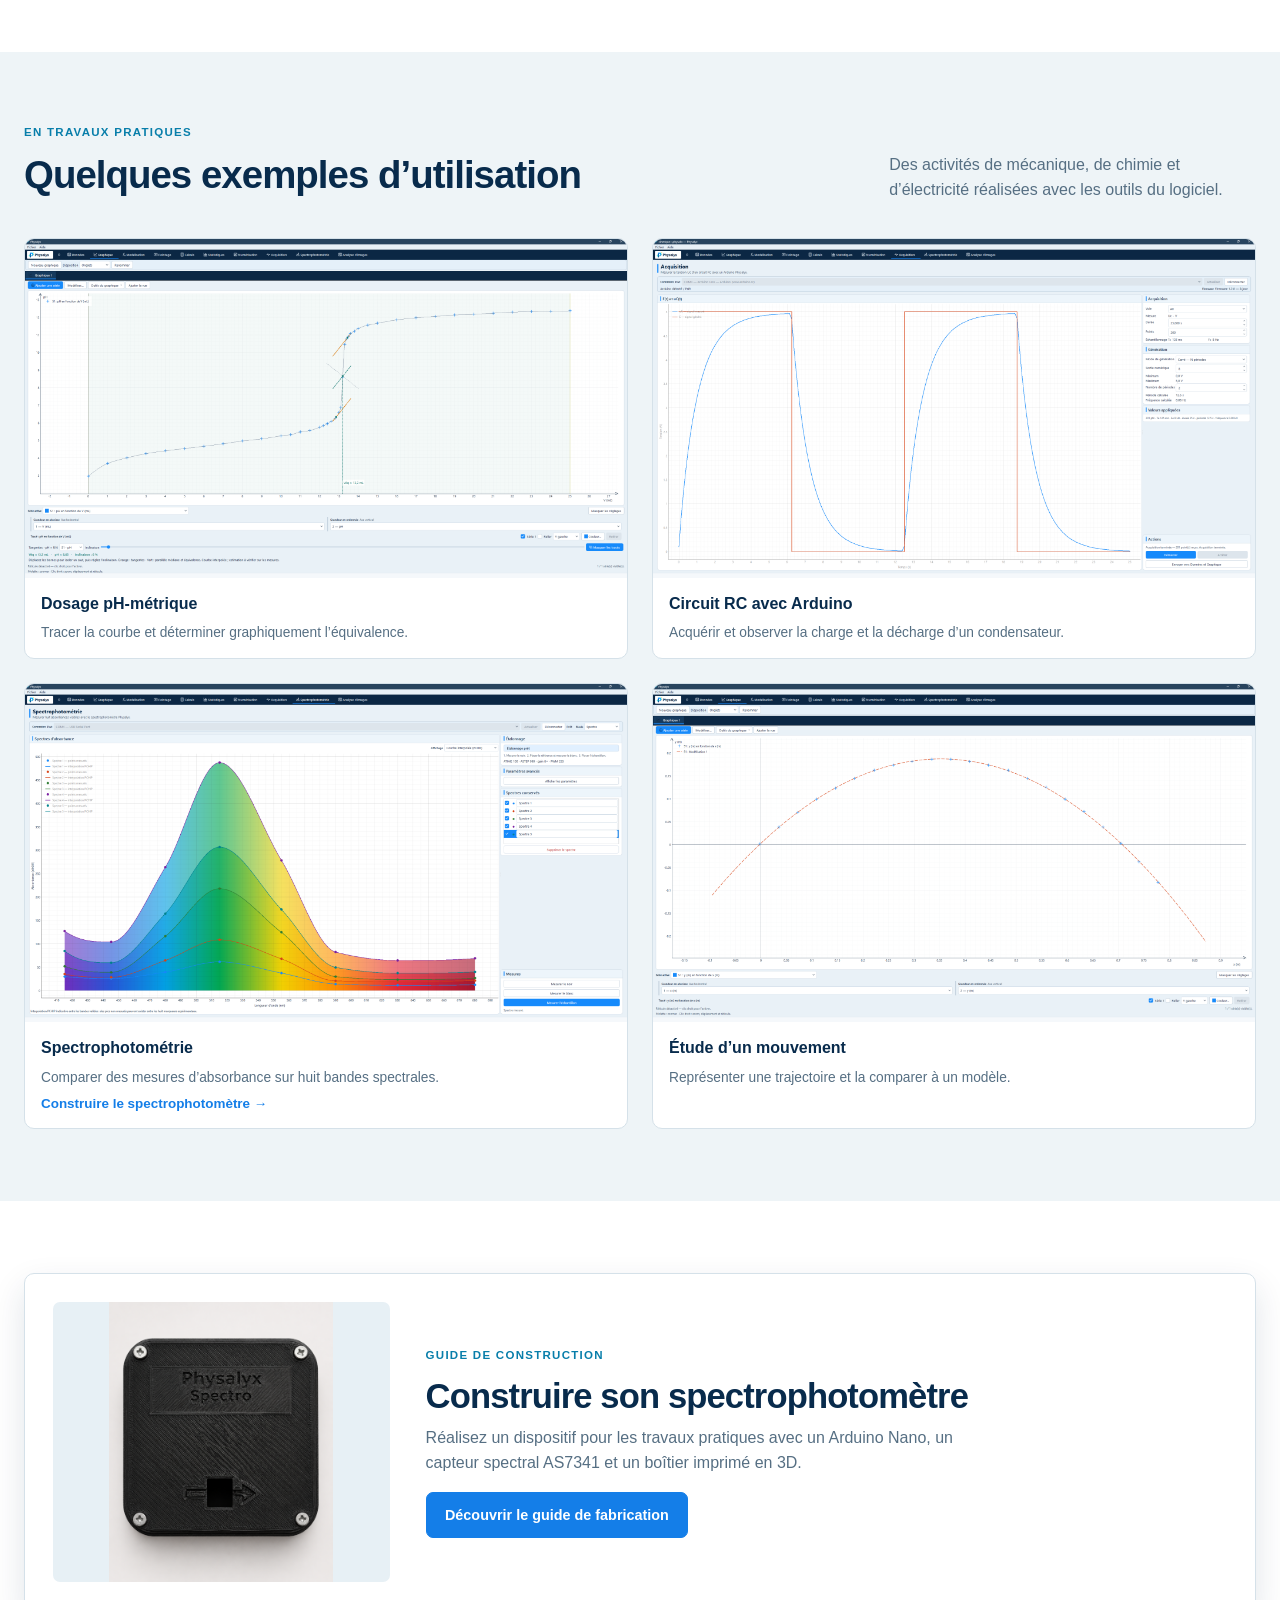
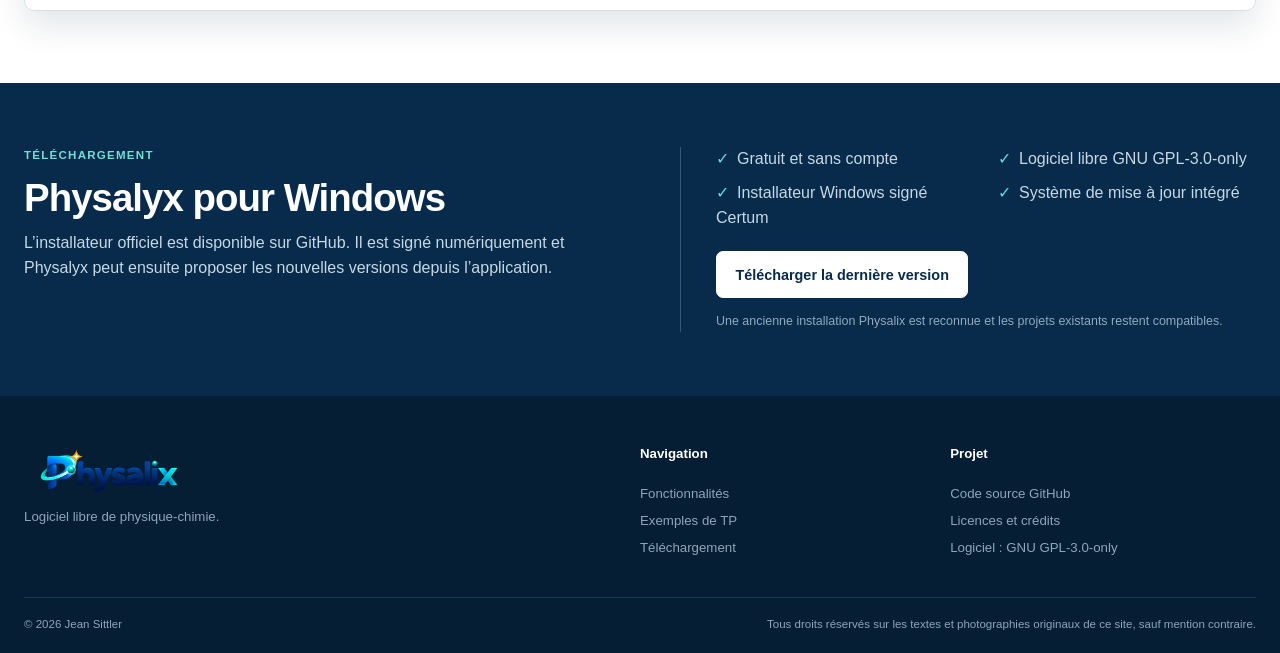
==== commit cd566ddc: "feat: polish website content and spectrophotometer guide" ====
--- a/index.html
+++ b/index.html
@@ -9,7 +9,7 @@
   <link rel="icon" href="assets/brand/physalyx-icon.ico" sizes="any">
   <link rel="icon" href="assets/brand/physalyx-icon.png" type="image/png">
   <link rel="stylesheet" href="assets/css/styles.css">
-  <script src="assets/js/main.js?v=20261019-2" defer></script>
+  <script src="assets/js/main.js?v=20261111-1" defer></script>
 </head>
 <body>
   <a class="skip-link" href="#contenu">Aller au contenu</a>
@@ -23,7 +23,7 @@
   <main id="contenu">
     <section id="accueil" class="hero">
       <div class="shell hero-grid">
-        <div class="hero-copy"><p class="overline">Pour l’enseignement et les travaux pratiques</p><h1>Physalyx — Logiciel libre de physique-chimie</h1><p class="hero-lead">Physalyx permet de saisir et traiter des mesures, tracer des graphiques, ajuster des modèles, effectuer un pointage vidéo et exploiter des acquisitions Arduino. Il est destiné aux élèves, aux enseignants et aux étudiants.</p><div class="hero-actions"><a class="button" href="https://github.com/jeansittler/Physalyx/releases/latest" target="_blank" rel="noopener noreferrer">Télécharger pour Windows</a><a class="button button-secondary" href="#fonctionnalites">Découvrir les fonctionnalités</a></div><p class="hero-note">Gratuit · Logiciel libre sous licence GNU GPL-3.0</p></div>
+        <div class="hero-copy"><p class="overline">Pour l’enseignement et les travaux pratiques</p><h1>Physalyx — Logiciel libre de physique-chimie</h1><p class="hero-lead">Physalyx réunit dans une même application la saisie, la représentation et l’analyse de mesures expérimentales : graphiques, modélisation, pointage vidéo et acquisitions Arduino. Il s’adresse aux élèves, aux enseignants et aux étudiants.</p><div class="hero-actions"><a class="button" href="https://github.com/jeansittler/Physalyx/releases/latest" target="_blank" rel="noopener noreferrer">Télécharger pour Windows</a><a class="button button-secondary" href="#fonctionnalites">Découvrir les fonctionnalités</a></div><p class="hero-note">Gratuit · Logiciel libre sous licence GNU GPL-3.0-only</p></div>
         <figure class="software-shot hero-shot"><button class="image-button" type="button" data-lightbox="assets/images/captures/accueil-fenetre.png" aria-label="Agrandir la capture de la page d’accueil de Physalyx"><img src="assets/images/captures/accueil-fenetre.png" width="1282" height="792" alt="Page d’accueil de Physalyx 1.9.0 présentant ses dix modules scientifiques"><span>Agrandir</span></button><figcaption>Page d’accueil de Physalyx 1.9.0.</figcaption></figure>
       </div>
     </section>
@@ -32,18 +32,18 @@
         <div class="section-heading"><div><p class="overline">Fonctionnalités</p><h2>Dix modules pour les activités expérimentales</h2></div><p>Sélectionnez un module pour afficher sa capture et son usage principal.</p></div>
         <div class="module-layout">
           <ol class="module-list" data-module-list>
-            <li><button class="is-active" data-module="0" aria-pressed="true"><b>01</b><span>Données</span><small>Saisir, organiser, calculer et importer des mesures.</small></button></li>
-            <li><button data-module="1" aria-pressed="false"><b>02</b><span>Graphique</span><small>Tracer plusieurs séries et utiliser les outils d’analyse.</small></button></li>
-            <li><button data-module="2" aria-pressed="false"><b>03</b><span>Modélisation</span><small>Ajuster un modèle et examiner ses paramètres.</small></button></li>
-            <li><button data-module="3" aria-pressed="false"><b>04</b><span>Pointage vidéo</span><small>Relever la position d’un mobile image par image.</small></button></li>
-            <li><button data-module="4" aria-pressed="false"><b>05</b><span>Calculs</span><small>Calculer des dérivées et de nouvelles grandeurs.</small></button></li>
+            <li><button class="is-active" data-module="0" aria-pressed="true"><b>01</b><span>Données</span><small>Saisir des mesures et utiliser des formules dans le tableur.</small></button></li>
+            <li><button data-module="1" aria-pressed="false"><b>02</b><span>Graphique</span><small>Comparer plusieurs séries sur des axes configurables.</small></button></li>
+            <li><button data-module="2" aria-pressed="false"><b>03</b><span>Modélisation</span><small>Ajuster et conserver plusieurs modèles pour chaque série.</small></button></li>
+            <li><button data-module="3" aria-pressed="false"><b>04</b><span>Pointage vidéo</span><small>Étalonner une vidéo et relever une trajectoire image par image.</small></button></li>
+            <li><button data-module="4" aria-pressed="false"><b>05</b><span>Calculs</span><small>Créer des grandeurs par formule et suivre leurs dépendances.</small></button></li>
             <li><button data-module="5" aria-pressed="false"><b>06</b><span>Statistiques</span><small>Étudier une série, sa dispersion et son incertitude-type.</small></button></li>
-            <li><button data-module="6" aria-pressed="false"><b>07</b><span>Numérisation de graphiques</span><small>Extraire les coordonnées d’une courbe depuis une image.</small></button></li>
-            <li><button data-module="7" aria-pressed="false"><b>08</b><span>Analyse d’images</span><small>Mesurer une distance ou analyser un profil d’intensité.</small></button></li>
-            <li><button data-module="8" aria-pressed="false"><b>09</b><span>Acquisition Arduino</span><small>Mesurer une tension et étudier des signaux en temps réel.</small></button></li>
-            <li><button data-module="9" aria-pressed="false"><b>10</b><span>Spectrophotométrie</span><small>Mesurer l’absorbance, étalonner et suivre une cinétique.</small></button></li>
+            <li><button data-module="6" aria-pressed="false"><b>07</b><span>Numérisation de graphiques</span><small>Étalonner les axes d’une image et relever les points d’une courbe.</small></button></li>
+            <li><button data-module="7" aria-pressed="false"><b>08</b><span>Analyse d’images</span><small>Étalonner une image et comparer des profils d’intensité.</small></button></li>
+            <li><button data-module="8" aria-pressed="false"><b>09</b><span>Acquisition Arduino</span><small>Acquérir des tensions et transférer les mesures vers les graphiques.</small></button></li>
+            <li><button data-module="9" aria-pressed="false"><b>10</b><span>Spectrophotométrie</span><small>Mesurer l’absorbance, étudier Beer-Lambert et suivre une cinétique.</small></button></li>
           </ol>
-          <article class="module-preview" aria-live="polite"><button class="image-button" type="button" data-module-image-button data-lightbox="assets/images/captures/donnees-full.png" aria-label="Agrandir la capture du module Données"><img src="assets/images/captures/donnees-full.png" width="2048" height="1152" alt="Module Données de Physalyx avec un tableau de mesures" data-module-image><span>Agrandir</span></button><div class="module-caption"><p class="module-number">Module 01</p><h3>Données</h3><p data-module-description>Saisir, organiser, calculer et importer des mesures expérimentales.</p><p class="rights-note" data-module-note hidden></p></div></article>
+          <article class="module-preview" aria-live="polite"><button class="image-button" type="button" data-module-image-button data-lightbox="assets/images/captures/donnees-full.png" aria-label="Agrandir la capture du module Données"><img src="assets/images/captures/donnees-full.png" width="2048" height="1152" alt="Module Données de Physalyx avec un tableau de mesures" data-module-image><span>Agrandir</span></button><div class="module-caption"><p class="module-number">Module 01</p><h3>Données</h3><p data-module-description>Saisir, organiser et vérifier des mesures, puis utiliser des formules directement dans le tableur scientifique.</p><p class="rights-note" data-module-note hidden></p></div></article>
         </div>
       </div>
     </section>
@@ -57,9 +57,10 @@
         </div>
       </div>
     </section>
+    <section class="section build-spectro-section" aria-labelledby="construire-spectro-titre"><div class="shell build-spectro-card"><img loading="lazy" src="assets/images/spectrophotometre/boitier-ferme-retouche.png" width="1536" height="1536" alt="Boîtier noir du spectrophotomètre Physalyx imprimé en 3D"><div><p class="overline">Guide de construction</p><h2 id="construire-spectro-titre">Construire son spectrophotomètre</h2><p>Réalisez un dispositif pour les travaux pratiques avec un Arduino Nano, un capteur spectral AS7341 et un boîtier imprimé en 3D.</p><a class="button" href="spectrophotometre.html">Découvrir le guide de fabrication</a></div></div></section>
     <section id="telecharger" class="download-section"><div class="shell download-grid"><div><p class="overline light">Téléchargement</p><h2>Physalyx pour Windows</h2><p>L’installateur officiel est disponible sur GitHub. Il est signé numériquement et Physalyx peut ensuite proposer les nouvelles versions depuis l’application.</p></div><div class="download-details"><ul><li>Gratuit et sans compte</li><li>Logiciel libre GNU GPL-3.0-only</li><li>Installateur Windows signé Certum</li><li>Système de mise à jour intégré</li></ul><a class="button button-light" href="https://github.com/jeansittler/Physalyx/releases/latest" target="_blank" rel="noopener noreferrer">Télécharger la dernière version</a><p>Une ancienne installation Physalix est reconnue et les projets existants restent compatibles.</p></div></div></section>
   </main>
-  <footer class="site-footer"><div class="shell footer-grid"><div><a class="brand footer-brand" href="#accueil"><img src="assets/brand/physalyx-logo.png" width="2172" height="724" alt="Physalyx"></a><p>Logiciel libre de physique-chimie.</p></div><div><p class="footer-label">Navigation</p><a href="#fonctionnalites">Fonctionnalités</a><a href="#exemples">Exemples de TP</a><a href="#telecharger">Téléchargement</a></div><div><p class="footer-label">Projet</p><a href="https://github.com/jeansittler/Physalyx" target="_blank" rel="noopener noreferrer">Code source GitHub</a><span>Jean Sittler</span><span>GNU GPL-3.0-only</span></div></div><div class="shell footer-bottom"><span>© 2026 Physalyx</span><span>Licence des contenus du site à définir.</span></div></footer>
+  <footer class="site-footer"><div class="shell footer-grid"><div><a class="brand footer-brand" href="#accueil"><img src="assets/brand/physalyx-logo.png" width="2172" height="724" alt="Physalyx"></a><p>Logiciel libre de physique-chimie.</p></div><div><p class="footer-label">Navigation</p><a href="#fonctionnalites">Fonctionnalités</a><a href="#exemples">Exemples de TP</a><a href="#telecharger">Téléchargement</a></div><div><p class="footer-label">Projet</p><a href="https://github.com/jeansittler/Physalyx" target="_blank" rel="noopener noreferrer">Code source GitHub</a><a href="licences.html">Licences et crédits</a><span>Logiciel : GNU GPL-3.0-only</span></div></div><div class="shell footer-bottom"><span>© 2026 Jean Sittler</span><span>Tous droits réservés sur les textes et photographies originaux de ce site, sauf mention contraire.</span></div></footer>
   <dialog class="lightbox" data-lightbox-dialog aria-label="Aperçu agrandi"><button type="button" class="lightbox-close" data-lightbox-close aria-label="Fermer l’aperçu">Fermer ×</button><img alt="Capture de Physalyx agrandie"><p></p></dialog>
 </body>
 </html>
--- a/assets/css/styles.css
+++ b/assets/css/styles.css
@@ -22,3 +22,5 @@
 @media(max-width:950px){.doc-hero-grid{grid-template-columns:1fr}.doc-hero .doc-photo{max-width:560px}.doc-layout{grid-template-columns:1fr}.photo-grid{grid-template-columns:1fr 1fr}}
 @media(max-width:650px){.doc-hero{padding:32px 0}.doc-layout{padding-top:30px}.doc-content>section{padding-bottom:32px}.doc-content h2{padding-top:28px}.photo-grid{grid-template-columns:1fr}.photo-grid .doc-photo .image-button{aspect-ratio:4/3}}
 @media(prefers-reduced-motion:reduce){html{scroll-behavior:auto}*,*:before,*:after{transition-duration:.01ms!important}}
+.build-spectro-section{background:#fff}.build-spectro-card{display:grid;grid-template-columns:minmax(220px,.42fr) minmax(0,1fr);gap:36px;align-items:center;padding:28px;border:1px solid var(--line);border-radius:var(--radius);box-shadow:var(--shadow)}.build-spectro-card img{width:100%;max-height:280px;border-radius:7px;object-fit:contain;background:#e7f0f5}.build-spectro-card h2{font-size:clamp(1.7rem,2.7vw,2.35rem)}.build-spectro-card p:not(.overline){max-width:62ch;color:var(--muted)}.material-table th:nth-child(2),.material-table td:nth-child(2){white-space:nowrap}@media(max-width:700px){.build-spectro-card{grid-template-columns:1fr;gap:22px;padding:18px}.build-spectro-card img{max-height:240px}.build-spectro-card .button{width:100%}}
+.footer-bottom a{text-decoration:underline}.legal-page{padding:64px 0 76px}.legal-content{max-width:900px}.legal-content>section{padding:30px 0;border-top:1px solid var(--line)}.legal-content>section:first-of-type{margin-top:38px}.legal-content h2{font-size:clamp(1.45rem,2.4vw,2rem)}.legal-content a{color:var(--blue);text-decoration:underline}.legal-footer{margin-top:0}@media(max-width:700px){.legal-page{padding:40px 0 52px}}
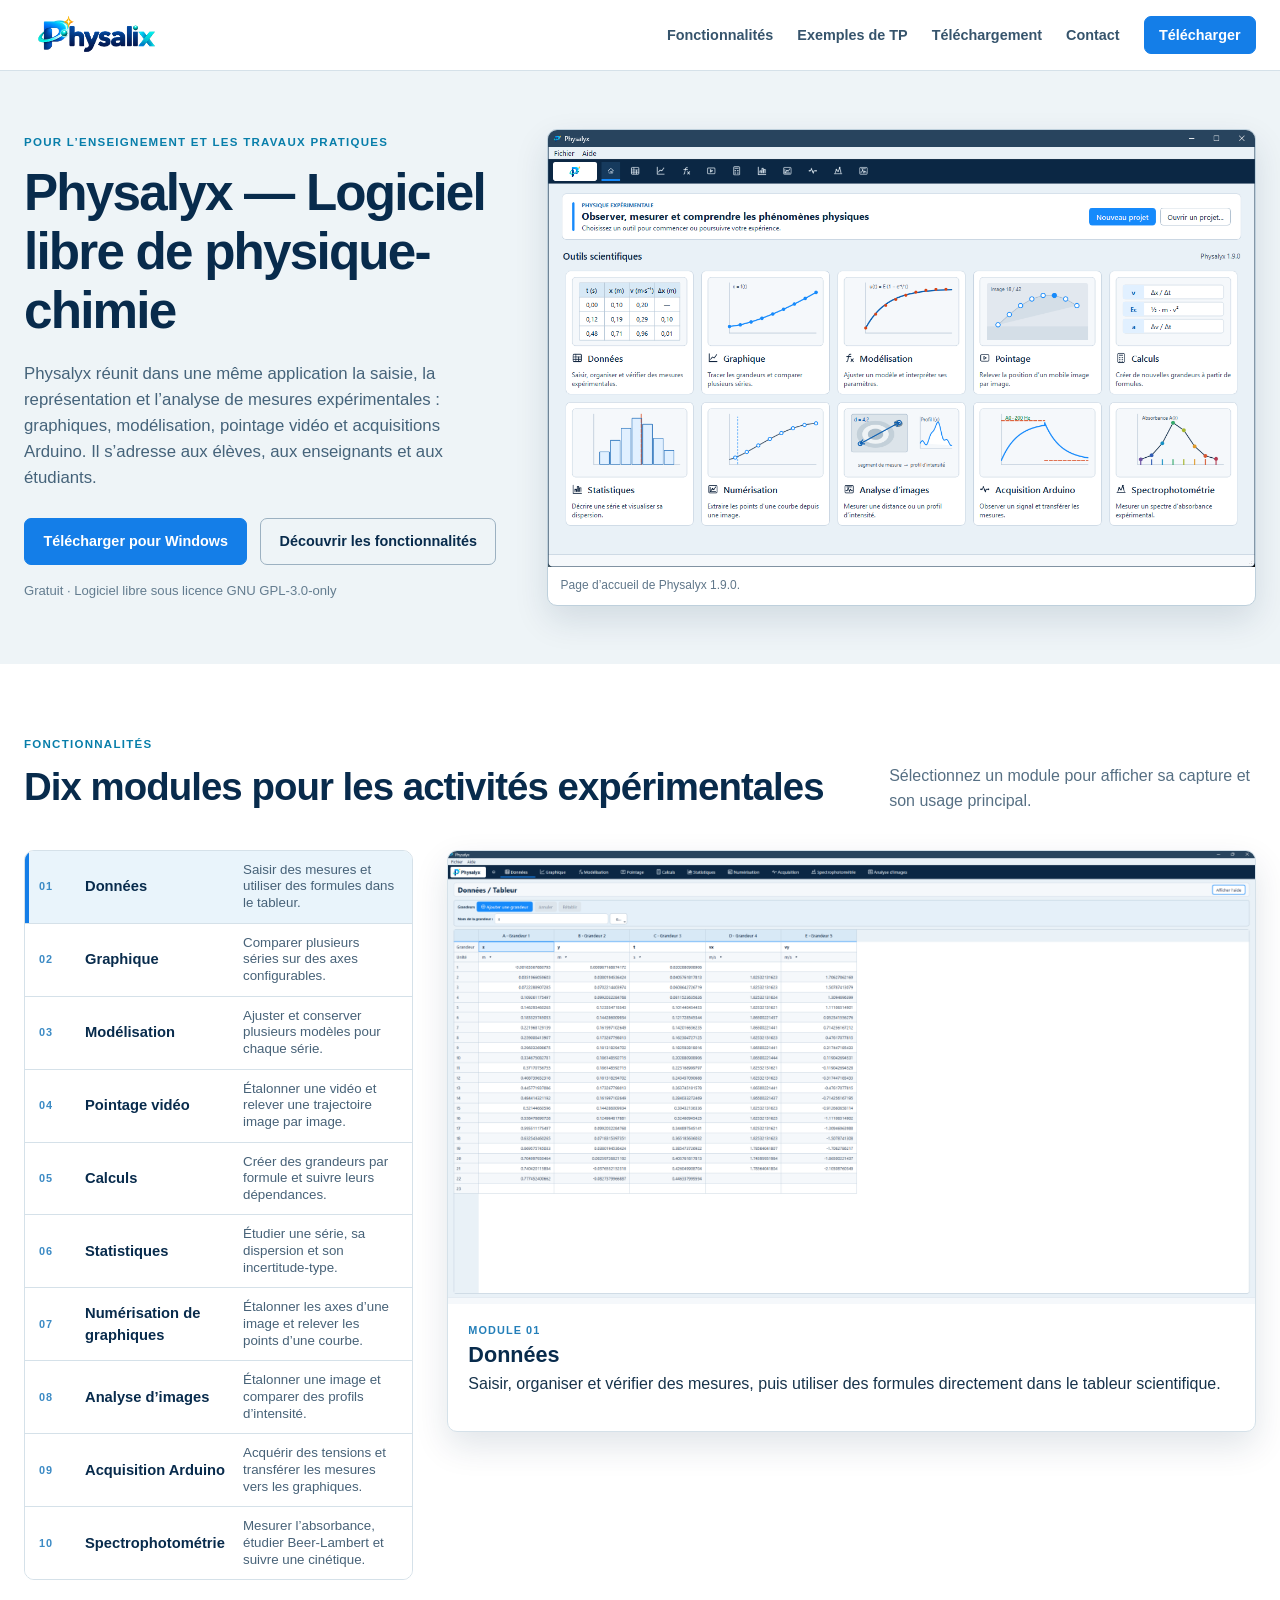
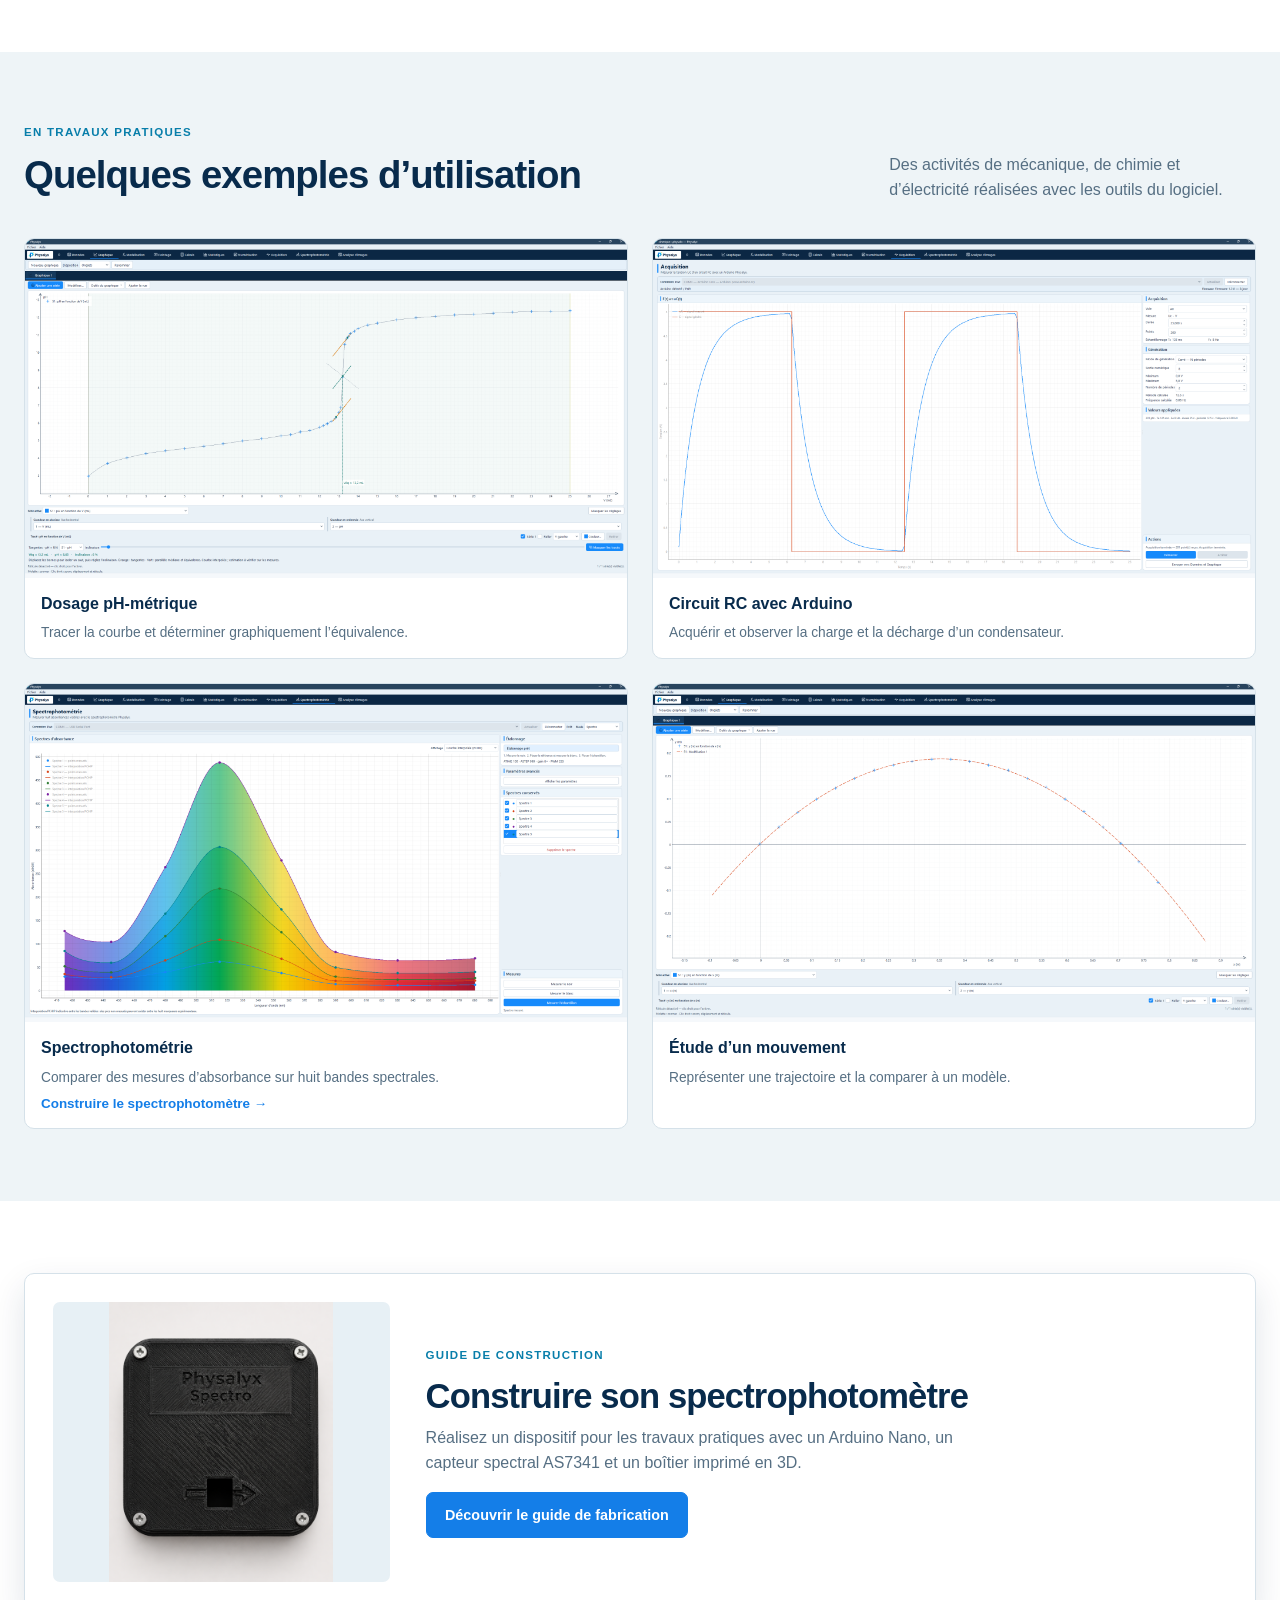
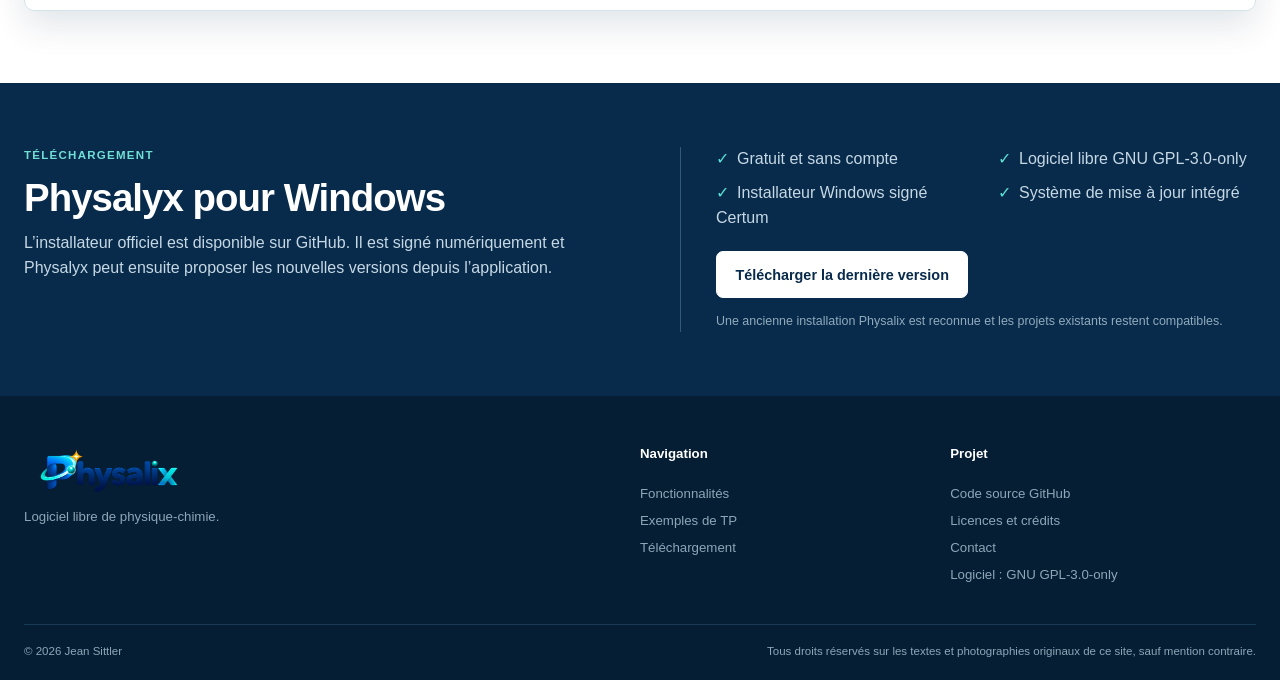
==== commit eb18a363: "feat: add contact email link to website" ====
--- a/index.html
+++ b/index.html
@@ -17,7 +17,7 @@
     <div class="shell header-inner">
       <a class="brand" href="#accueil" aria-label="Physalyx, accueil"><img src="assets/brand/physalyx-logo.png" width="2172" height="724" alt="Physalyx"></a>
       <button class="menu-toggle" type="button" aria-expanded="false" aria-controls="navigation-principale"><span class="sr-only">Ouvrir le menu</span><span></span><span></span><span></span></button>
-      <nav id="navigation-principale" class="site-nav" aria-label="Navigation principale"><a href="#fonctionnalites">Fonctionnalités</a><a href="#exemples">Exemples de TP</a><a href="#telecharger">Téléchargement</a><a class="button button-small" href="https://github.com/jeansittler/Physalyx/releases/latest" target="_blank" rel="noopener noreferrer">Télécharger</a></nav>
+      <nav id="navigation-principale" class="site-nav" aria-label="Navigation principale"><a href="#fonctionnalites">Fonctionnalités</a><a href="#exemples">Exemples de TP</a><a href="#telecharger">Téléchargement</a><a href="mailto:jean.sittler@gmail.com?subject=Physalyx%20-%20Contact%20et%20suggestions">Contact</a><a class="button button-small" href="https://github.com/jeansittler/Physalyx/releases/latest" target="_blank" rel="noopener noreferrer">Télécharger</a></nav>
     </div>
   </header>
   <main id="contenu">
@@ -60,7 +60,7 @@
     <section class="section build-spectro-section" aria-labelledby="construire-spectro-titre"><div class="shell build-spectro-card"><img loading="lazy" src="assets/images/spectrophotometre/boitier-ferme-retouche.png" width="1536" height="1536" alt="Boîtier noir du spectrophotomètre Physalyx imprimé en 3D"><div><p class="overline">Guide de construction</p><h2 id="construire-spectro-titre">Construire son spectrophotomètre</h2><p>Réalisez un dispositif pour les travaux pratiques avec un Arduino Nano, un capteur spectral AS7341 et un boîtier imprimé en 3D.</p><a class="button" href="spectrophotometre.html">Découvrir le guide de fabrication</a></div></div></section>
     <section id="telecharger" class="download-section"><div class="shell download-grid"><div><p class="overline light">Téléchargement</p><h2>Physalyx pour Windows</h2><p>L’installateur officiel est disponible sur GitHub. Il est signé numériquement et Physalyx peut ensuite proposer les nouvelles versions depuis l’application.</p></div><div class="download-details"><ul><li>Gratuit et sans compte</li><li>Logiciel libre GNU GPL-3.0-only</li><li>Installateur Windows signé Certum</li><li>Système de mise à jour intégré</li></ul><a class="button button-light" href="https://github.com/jeansittler/Physalyx/releases/latest" target="_blank" rel="noopener noreferrer">Télécharger la dernière version</a><p>Une ancienne installation Physalix est reconnue et les projets existants restent compatibles.</p></div></div></section>
   </main>
-  <footer class="site-footer"><div class="shell footer-grid"><div><a class="brand footer-brand" href="#accueil"><img src="assets/brand/physalyx-logo.png" width="2172" height="724" alt="Physalyx"></a><p>Logiciel libre de physique-chimie.</p></div><div><p class="footer-label">Navigation</p><a href="#fonctionnalites">Fonctionnalités</a><a href="#exemples">Exemples de TP</a><a href="#telecharger">Téléchargement</a></div><div><p class="footer-label">Projet</p><a href="https://github.com/jeansittler/Physalyx" target="_blank" rel="noopener noreferrer">Code source GitHub</a><a href="licences.html">Licences et crédits</a><span>Logiciel : GNU GPL-3.0-only</span></div></div><div class="shell footer-bottom"><span>© 2026 Jean Sittler</span><span>Tous droits réservés sur les textes et photographies originaux de ce site, sauf mention contraire.</span></div></footer>
+  <footer class="site-footer"><div class="shell footer-grid"><div><a class="brand footer-brand" href="#accueil"><img src="assets/brand/physalyx-logo.png" width="2172" height="724" alt="Physalyx"></a><p>Logiciel libre de physique-chimie.</p></div><div><p class="footer-label">Navigation</p><a href="#fonctionnalites">Fonctionnalités</a><a href="#exemples">Exemples de TP</a><a href="#telecharger">Téléchargement</a></div><div><p class="footer-label">Projet</p><a href="https://github.com/jeansittler/Physalyx" target="_blank" rel="noopener noreferrer">Code source GitHub</a><a href="licences.html">Licences et crédits</a><a href="mailto:jean.sittler@gmail.com?subject=Physalyx%20-%20Contact%20et%20suggestions">Contact</a><span>Logiciel : GNU GPL-3.0-only</span></div></div><div class="shell footer-bottom"><span>© 2026 Jean Sittler</span><span>Tous droits réservés sur les textes et photographies originaux de ce site, sauf mention contraire.</span></div></footer>
   <dialog class="lightbox" data-lightbox-dialog aria-label="Aperçu agrandi"><button type="button" class="lightbox-close" data-lightbox-close aria-label="Fermer l’aperçu">Fermer ×</button><img alt="Capture de Physalyx agrandie"><p></p></dialog>
 </body>
 </html>
